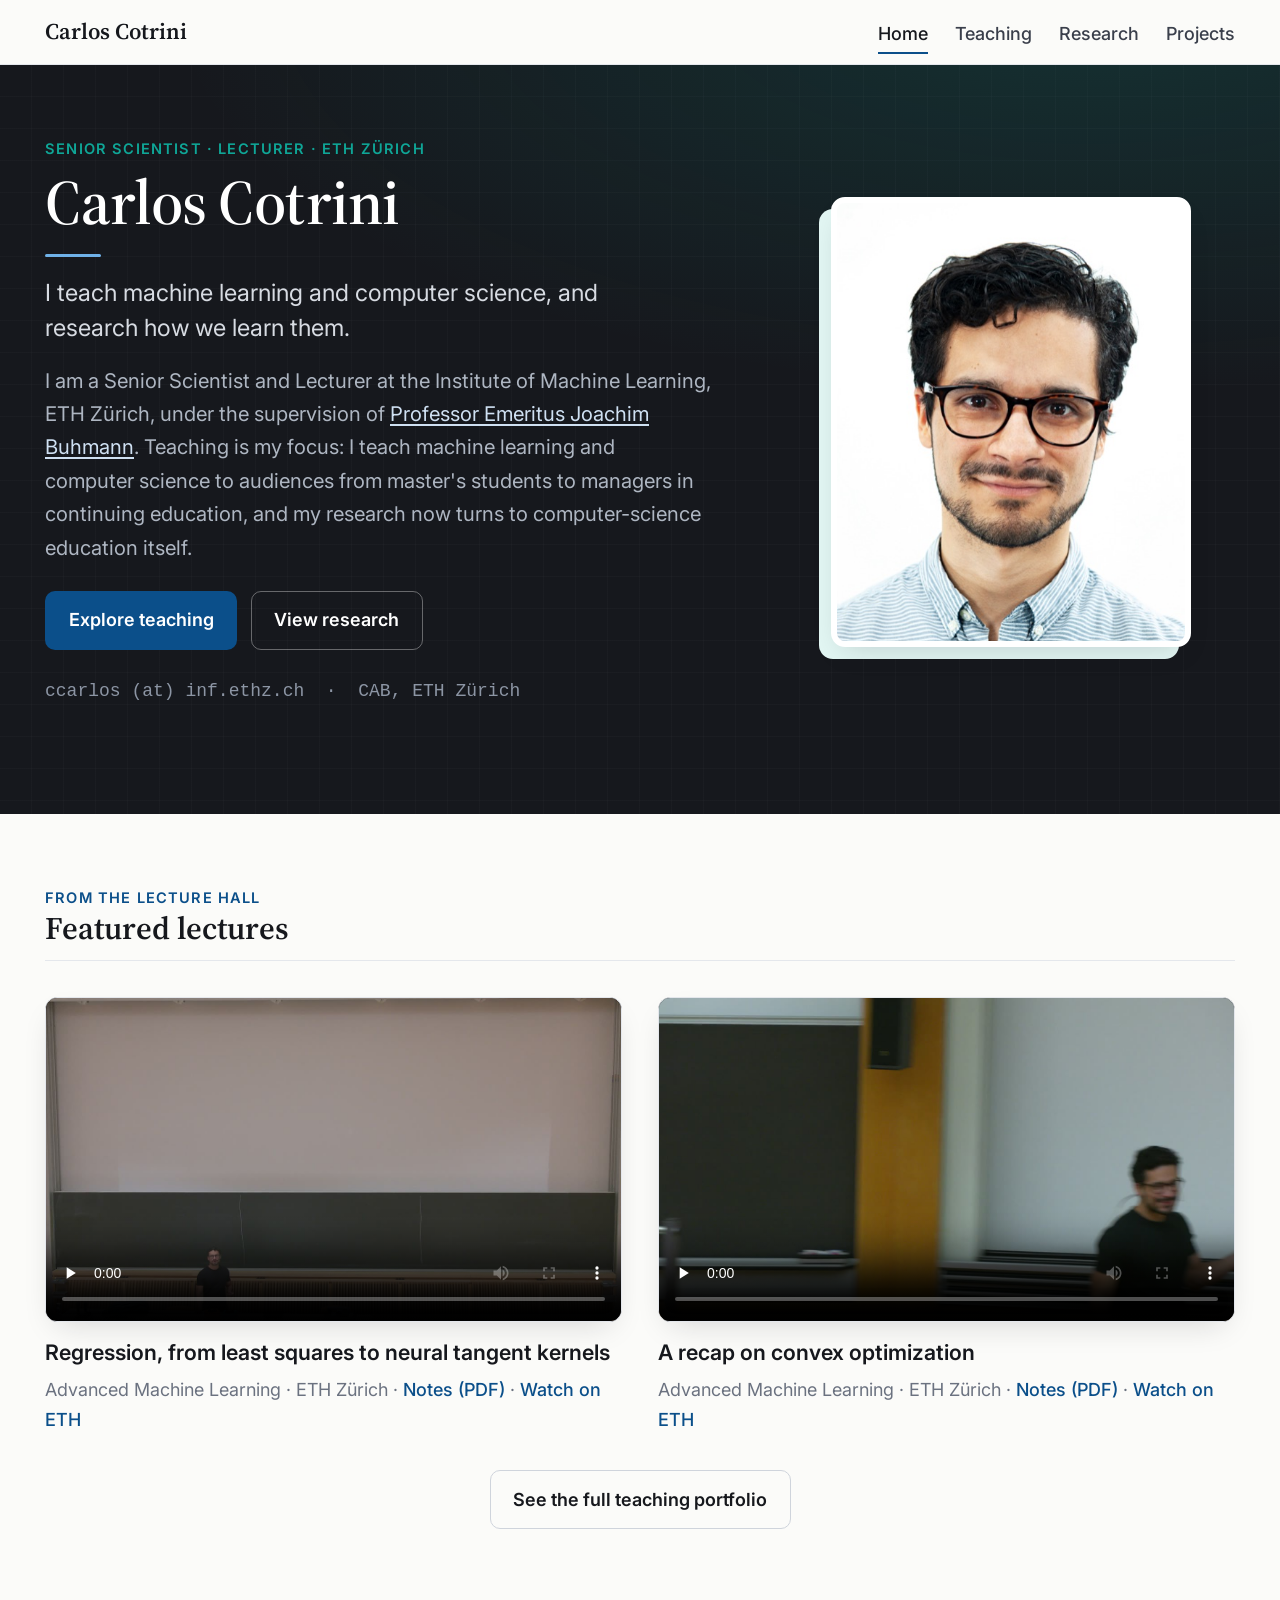
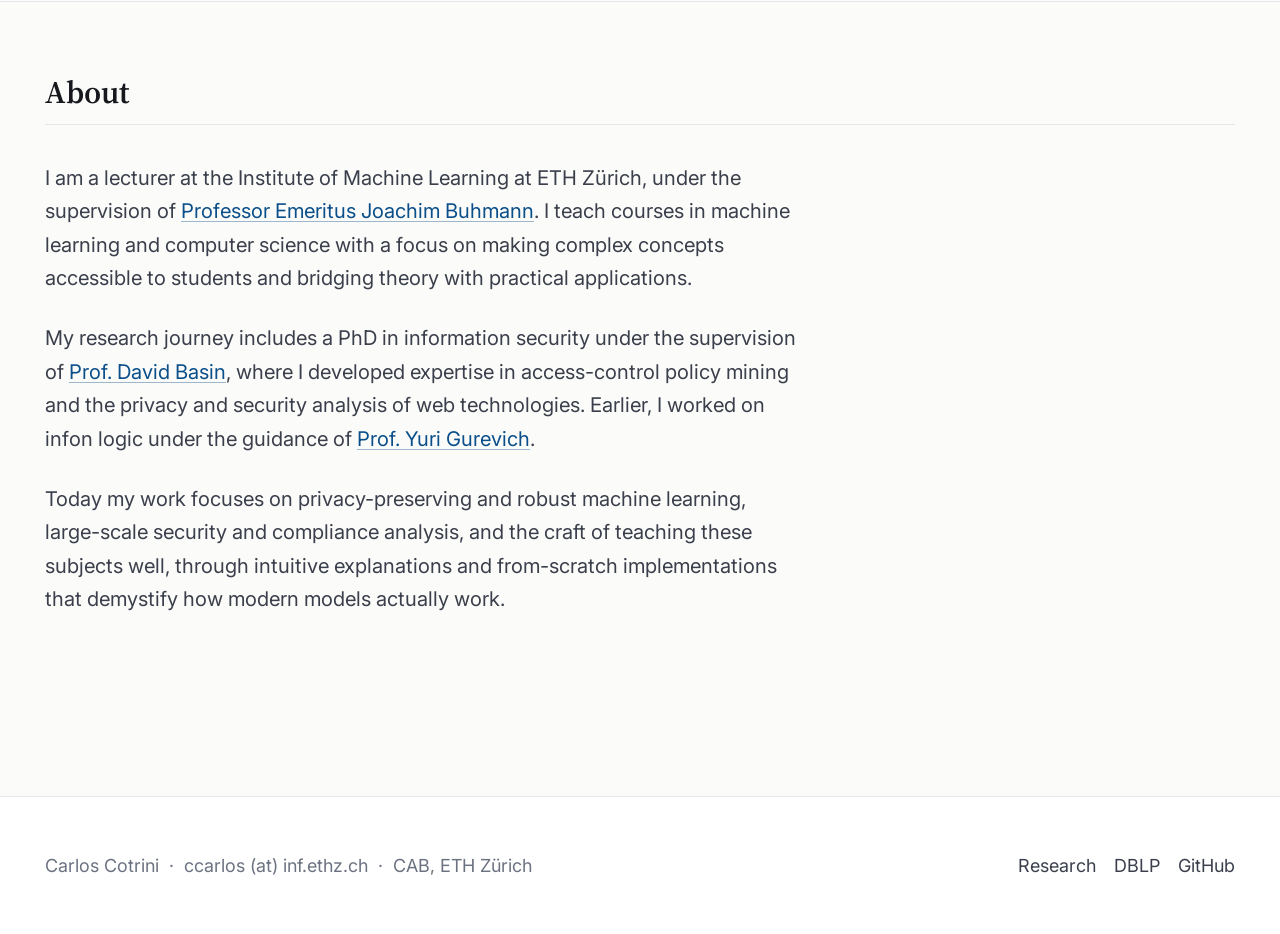
==== index.html @ c828381a "Publish teaching-first site: lectures, course catalogue, visualizations Co-Authored-By: Claude Opus " ====
<!DOCTYPE html>
<html lang="en">
<head>
  <meta charset="UTF-8">
  <meta name="viewport" content="width=device-width, initial-scale=1">
  <title>Carlos Cotrini · Senior Scientist, ETH Zürich</title>
  <meta name="description" content="Carlos Cotrini is a Senior Scientist and lecturer at the Institute of Machine Learning, ETH Zürich, working on privacy-preserving machine learning, information security, and computer-science education.">
  <meta name="theme-color" content="#16181D">
  <link rel="preconnect" href="https://fonts.googleapis.com">
  <link rel="preconnect" href="https://fonts.gstatic.com" crossorigin>
  <link rel="stylesheet" href="https://fonts.googleapis.com/css2?family=Inter:wght@400;500;600&family=Source+Serif+4:ital,opsz,wght@0,8..60,400;0,8..60,600;1,8..60,600&display=swap">
  <link rel="stylesheet" href="styles.css">
  <meta property="og:type" content="website">
  <meta property="og:title" content="Carlos Cotrini · Senior Scientist, ETH Zürich">
  <meta property="og:description" content="Privacy-preserving machine learning, information security, and computer-science education at ETH Zürich.">
  <meta property="og:image" content="assets/foto1-960.jpg">
</head>

<body>
  <a class="skip" href="#main">Skip to content</a>

  <header class="site-header">
    <nav class="nav" aria-label="Primary">
      <div class="nav__inner">
        <a href="index.html" class="nav__brand">Carlos Cotrini</a>
        <ul class="nav__links">
          <li><a class="nav__link" href="index.html" aria-current="page">Home</a></li>
          <li><a class="nav__link" href="teaching.html">Teaching</a></li>
          <li><a class="nav__link" href="research.html">Research</a></li>
          <li><a class="nav__link" href="projects.html">Projects</a></li>
        </ul>
        <button class="nav-toggle" aria-expanded="false" aria-controls="site-menu" aria-label="Menu">
          <span class="nav-toggle__bar"></span><span class="nav-toggle__bar"></span><span class="nav-toggle__bar"></span>
        </button>
      </div>
      <div id="site-menu" class="site-menu" hidden>
        <ul>
          <li><a href="index.html" aria-current="page">Home</a></li>
          <li><a href="teaching.html">Teaching</a></li>
          <li><a href="research.html">Research</a></li>
          <li><a href="projects.html">Projects</a></li>
        </ul>
      </div>
    </nav>
  </header>

  <main id="main">
    <!-- Hero -->
    <header class="hero">
      <div class="hero__inner">
        <div class="hero__text">
          <p class="eyebrow reveal reveal-1">Senior Scientist · Lecturer · ETH Zürich</p>
          <h1 class="hero__name reveal reveal-1">Carlos Cotrini</h1>
          <span class="ribbon reveal reveal-1"></span>
          <p class="hero__lead reveal reveal-2">I teach machine learning and computer science, and research how we learn them.</p>
          <p class="hero__bio reveal reveal-2">
            I am a Senior Scientist and Lecturer at the Institute of Machine Learning, ETH Zürich,
            under the supervision of <a href="https://inf.ethz.ch/people/person-detail.buhmann.html">Professor Emeritus Joachim Buhmann</a>.
            Teaching is my focus: I teach machine learning and computer science to audiences from
            master's students to managers in continuing education, and my research now turns to
            computer-science education itself.
          </p>
          <div class="hero__cta reveal reveal-3">
            <a class="btn" href="teaching.html">Explore teaching</a>
            <a class="btn btn--ghost-dark" href="research.html">View research</a>
          </div>
          <p class="hero__contact reveal reveal-3">ccarlos (at) inf.ethz.ch &nbsp;·&nbsp; CAB, ETH Zürich</p>
        </div>
        <figure class="hero__figure reveal reveal-2">
          <img class="hero__portrait"
               src="assets/foto1-480.jpg"
               srcset="assets/foto1-480.jpg 480w, assets/foto1-720.jpg 720w, assets/foto1-960.jpg 960w"
               sizes="(min-width:768px) 360px, 240px"
               width="360" height="450"
               alt="Portrait of Carlos Cotrini" fetchpriority="high" decoding="async">
        </figure>
      </div>
    </header>

    <!-- Featured lectures -->
    <section class="highlights" aria-labelledby="lectures-h">
      <div class="highlights__inner">
        <p class="eyebrow">From the lecture hall</p>
        <h2 class="section__title" id="lectures-h">Featured lectures</h2>
        <div class="lectures lectures--2">
          <div class="lecture">
            <div class="video-embed">
              <video controls preload="none" playsinline poster="assets/lectures/regression-poster.jpg">
                <source src="https://dist.tobira.ethz.ch/mh_default_org/engage-player/2b1bef42-3d2c-4ac6-ae84-906a6a440c44/a7ac7ef3-2f27-4599-987c-5e7129bf9c21/presentation-ddacb587-b693-4ee3-b415-654fab057101.mp4" type="video/mp4">
                <a href="https://video.ethz.ch/lectures/d-infk/2025/autumn/252-0535-00L/v/NkEf4TB7_8D">Watch on the ETH video portal</a>
              </video>
            </div>
            <div class="lecture__cap">
              <span class="lecture__title">Regression, from least squares to neural tangent kernels</span>
              <span class="lecture__meta">Advanced Machine Learning &middot; ETH Zürich &middot; <a href="assets/lectures/regression-notes.pdf">Notes (PDF)</a> &middot; <a href="https://video.ethz.ch/lectures/d-infk/2025/autumn/252-0535-00L/v/NkEf4TB7_8D">Watch on ETH</a></span>
            </div>
          </div>
          <div class="lecture">
            <div class="video-embed">
              <video controls preload="none" playsinline poster="assets/lectures/convex-poster.jpg">
                <source src="https://dist.tobira.ethz.ch/mh_default_org/engage-player/07e0b054-9b46-4f99-a434-f6312769e096/d23b8a7b-7cdb-4a13-bf91-f704ea0d7c63/presentation-1c708dfb-91d1-40b8-b94f-389f666540a1.mp4" type="video/mp4">
                <a href="https://video.ethz.ch/lectures/d-infk/2025/autumn/252-0535-00L/v/NgQcIcnBuOL">Watch on the ETH video portal</a>
              </video>
            </div>
            <div class="lecture__cap">
              <span class="lecture__title">A recap on convex optimization</span>
              <span class="lecture__meta">Advanced Machine Learning &middot; ETH Zürich &middot; <a href="assets/lectures/convex-optimization-notes.pdf">Notes (PDF)</a> &middot; <a href="https://video.ethz.ch/lectures/d-infk/2025/autumn/252-0535-00L/v/NgQcIcnBuOL">Watch on ETH</a></span>
            </div>
          </div>
        </div>
        <p style="text-align:center;margin-top:2rem;"><a class="btn btn--ghost" href="teaching.html">See the full teaching portfolio</a></p>
      </div>
    </section>

    <!-- About -->
    <section class="section container" aria-labelledby="about-h">
      <h2 class="section__title" id="about-h">About</h2>
      <div class="prose">
        <p>
          I am a lecturer at the Institute of Machine Learning at ETH Zürich, under the supervision of
          <a href="https://inf.ethz.ch/people/person-detail.buhmann.html">Professor Emeritus Joachim Buhmann</a>.
          I teach courses in machine learning and computer science with a focus on making complex
          concepts accessible to students and bridging theory with practical applications.
        </p>
        <p>
          My research journey includes a PhD in information security under the supervision of
          <a href="https://inf.ethz.ch/personal/basin/">Prof. David Basin</a>, where I developed
          expertise in access-control policy mining and the privacy and security analysis of
          web technologies. Earlier, I worked on infon logic under the guidance of
          <a href="http://web.eecs.umich.edu/~gurevich/">Prof. Yuri Gurevich</a>.
        </p>
        <p>
          Today my work focuses on privacy-preserving and robust machine learning, large-scale
          security and compliance analysis, and the craft of teaching these subjects well, through
          intuitive explanations and from-scratch implementations that demystify how modern models
          actually work.
        </p>
      </div>
    </section>
  </main>

  <footer class="site-footer" role="contentinfo">
    <div class="footer__inner">
      <div>Carlos Cotrini &nbsp;·&nbsp; ccarlos (at) inf.ethz.ch &nbsp;·&nbsp; CAB, ETH Zürich</div>
      <div class="footer__links">
        <a href="research.html">Research</a>
        <a href="https://dblp.org/pid/150/0652.html">DBLP</a>
        <a href="https://github.com/carloscotrini">GitHub</a>
      </div>
    </div>
  </footer>

  <script src="nav.js" defer></script>
</body>
</html>
---- styles.css ----
/* ============================================================================
   Modern Scholar : Carlos Cotrini, ETH Zürich
   One stylesheet, vanilla CSS, mobile-first.
   Source Serif 4 (headings) + Inter (body) with metric-matched offline fallbacks.
   ========================================================================== */

/* ---------- Metric-matched offline fallbacks (zero CLS if CDN unreachable) -- */
@font-face{font-family:"Serif Fallback";src:local("Georgia"),local("Times New Roman");
  size-adjust:99%;ascent-override:96%;descent-override:26%;line-gap-override:0%;}
@font-face{font-family:"Sans Fallback";src:local("Helvetica Neue"),local("Arial"),local("Roboto");
  size-adjust:100%;ascent-override:90%;descent-override:22%;line-gap-override:0%;}

/* ---------- Design tokens --------------------------------------------------- */
:root{
  /* ink / surface (warm-paper base) */
  --ink-900:#16181D;   /* primary text, headings, wordmark */
  --ink-700:#3A3F4B;   /* secondary text, lead paragraph, venue */
  --ink-500:#6B7280;   /* muted: dates, et al., footer, captions */
  --line-200:#E4E7EC;  /* hairlines, card edges, dividers, timeline rule */
  --line-300:#CFD4DC;  /* stronger dividers, ghost-button border */
  --paper-50:#FBFBF9;  /* page background (warm off-white) */
  --paper-0:#FFFFFF;   /* card / hero surfaces */

  /* primary accent: one confident deep blue */
  --accent-700:#0B4F8A;
  --accent-800:#083A66;
  --accent-100:#E7F0F8;

  /* signal: teal, decorative only (2-4px non-text elements) */
  --signal-600:#0FA697;
  --signal-100:#E2F6F3;

  --focus:#0B4F8A;

  /* fonts */
  --font-head:"Source Serif 4","Serif Fallback",Georgia,Cambria,"Times New Roman",serif;
  --font-body:"Inter","Sans Fallback",-apple-system,BlinkMacSystemFont,"Segoe UI",Roboto,Helvetica,Arial,sans-serif;
  --font-mono:ui-monospace,SFMono-Regular,"SF Mono",Menlo,Consolas,"Liberation Mono",monospace;

  /* type scale (Major Third 1.250; 1rem = 18px) */
  --fs-display:clamp(2.5rem,1.7rem + 3.6vw,3.5rem);
  --fs-h1:clamp(2rem,1.6rem + 1.6vw,2.5rem);
  --fs-h2:1.75rem;
  --fs-h3:1.1875rem;
  --fs-lead:1.3125rem;
  --fs-body:1.125rem;
  --fs-sm:1rem;
  --fs-xs:.8125rem;

  /* spacing (8px base) */
  --s1:.25rem; --s2:.5rem; --s3:.75rem; --s4:1rem; --s5:1.5rem;
  --s6:2rem; --s8:3rem; --s10:4rem; --s12:6rem;

  /* widths */
  --container:72rem;
  --measure:42rem;

  /* elevation + motion */
  --shadow-sm:0 1px 2px rgba(22,24,29,.06),0 1px 1px rgba(22,24,29,.04);
  --shadow-md:0 12px 30px -12px rgba(22,24,29,.18);
  --shadow-btn:0 6px 16px -8px rgba(11,79,138,.5);
  --ease:cubic-bezier(.2,.6,.2,1);
  --nav-h:64px;
}

/* ---------- Reset ----------------------------------------------------------- */
*,*::before,*::after{box-sizing:border-box;margin:0;padding:0;}
html{font-size:112.5%;scroll-behavior:smooth;-webkit-text-size-adjust:100%;}
body{
  font-family:var(--font-body);
  font-size:var(--fs-body);
  line-height:1.65;
  color:var(--ink-900);
  background:var(--paper-50);
  text-rendering:optimizeLegibility;
  -webkit-font-smoothing:antialiased;
}
img{max-width:100%;display:block;}
a{color:inherit;}
ul,ol{list-style:none;}
h1,h2,h3,h4{font-family:var(--font-head);font-weight:600;line-height:1.15;text-wrap:balance;}
p{text-wrap:pretty;}
::selection{background:var(--accent-100);color:var(--ink-900);}
:where(a,button,summary,input,[tabindex]):focus-visible{
  outline:3px solid var(--focus);outline-offset:2px;border-radius:4px;
}

/* ---------- Layout helpers -------------------------------------------------- */
.container{
  width:100%;max-width:var(--container);margin-inline:auto;
  padding-inline:clamp(1.25rem,5vw,2.5rem);
}
.measure{max-width:var(--measure);}
.section{padding-block:var(--s10);}
.section__title{
  font-size:var(--fs-h2);color:var(--ink-900);margin-bottom:var(--s6);
  padding-bottom:var(--s3);border-bottom:1px solid var(--line-200);
}
.eyebrow{
  font-size:var(--fs-xs);font-weight:600;letter-spacing:.08em;text-transform:uppercase;
  color:var(--accent-700);
}
.ribbon{display:block;width:56px;height:3px;background:var(--accent-700);
  border-radius:2px;margin:var(--s4) 0;}

/* ---------- Skip link ------------------------------------------------------- */
.skip{
  position:absolute;left:var(--s4);top:-3rem;z-index:200;
  background:var(--accent-700);color:#fff;padding:.6rem 1rem;border-radius:6px;
  text-decoration:none;font-weight:600;font-size:var(--fs-sm);transition:top .2s var(--ease);
}
.skip:focus{top:var(--s3);}

/* ---------- Header / nav ---------------------------------------------------- */
.site-header{
  position:sticky;top:0;z-index:100;
  background:rgba(251,251,249,.85);backdrop-filter:saturate(180%) blur(8px);
  border-bottom:1px solid var(--line-200);
}
@supports not (backdrop-filter:blur(2px)){.site-header{background:var(--paper-50);}}
.nav__inner{
  max-width:var(--container);margin-inline:auto;
  padding-inline:clamp(1.25rem,5vw,2.5rem);
  min-height:var(--nav-h);display:flex;align-items:center;justify-content:space-between;gap:var(--s4);
}
.nav__brand{
  font-family:var(--font-head);font-weight:600;font-size:1.25rem;color:var(--ink-900);
  text-decoration:none;white-space:nowrap;
}
.nav__links{display:none;align-items:center;gap:var(--s5);}
.nav__link{
  position:relative;font-size:var(--fs-sm);font-weight:500;color:var(--ink-700);
  text-decoration:none;padding:.25rem 0;transition:color .2s var(--ease);
}
.nav__link::after{
  content:"";position:absolute;left:0;right:0;bottom:-6px;height:2px;background:var(--accent-700);
  transform:scaleX(0);transform-origin:left;transition:transform .2s var(--ease);
}
.nav__link:hover{color:var(--ink-900);}
.nav__link:hover::after,.nav__link[aria-current="page"]::after{transform:scaleX(1);}
.nav__link[aria-current="page"]{color:var(--ink-900);}
.nav__cv{
  font-size:var(--fs-sm);font-weight:600;color:var(--accent-700);text-decoration:none;
  padding:.4rem .8rem;border:1px solid var(--line-300);border-radius:8px;
  transition:all .2s var(--ease);white-space:nowrap;
}
.nav__cv:hover{background:var(--accent-100);border-color:var(--accent-700);}

/* mobile toggle */
.nav-toggle{
  display:inline-flex;flex-direction:column;justify-content:center;gap:5px;
  width:44px;height:44px;padding:10px;border:0;background:transparent;cursor:pointer;
}
.nav-toggle__bar{height:2px;width:100%;background:var(--ink-900);border-radius:2px;
  transition:transform .2s var(--ease),opacity .2s var(--ease);}
.nav-toggle[aria-expanded="true"] .nav-toggle__bar:nth-child(1){transform:translateY(7px) rotate(45deg);}
.nav-toggle[aria-expanded="true"] .nav-toggle__bar:nth-child(2){opacity:0;}
.nav-toggle[aria-expanded="true"] .nav-toggle__bar:nth-child(3){transform:translateY(-7px) rotate(-45deg);}

/* mobile menu panel */
.site-menu{
  border-bottom:1px solid var(--line-200);background:var(--paper-0);box-shadow:var(--shadow-md);
}
.site-menu ul{display:flex;flex-direction:column;
  padding:var(--s2) clamp(1.25rem,5vw,2.5rem) var(--s4);}
.site-menu a{
  min-height:48px;display:flex;align-items:center;
  font-size:var(--fs-body);font-weight:500;color:var(--ink-700);text-decoration:none;
  border-left:3px solid transparent;padding-left:var(--s3);
}
.site-menu a[aria-current="page"]{color:var(--ink-900);border-left-color:var(--accent-700);}
/* progressive enhancement: only hide when JS is active */
.js .site-menu[hidden]{display:none;}
.site-menu[hidden]{display:block;}

@media (min-width:768px){
  .nav__links{display:flex;}
  .nav-toggle{display:none;}
  .site-menu{display:none !important;}
}

/* ---------- Buttons --------------------------------------------------------- */
.btn{
  display:inline-flex;align-items:center;gap:.4rem;min-height:44px;
  padding:.75rem 1.25rem;border-radius:10px;font-weight:600;font-size:var(--fs-sm);
  text-decoration:none;cursor:pointer;border:1px solid transparent;
  background:var(--accent-700);color:#fff;transition:all .2s var(--ease);
}
.btn:hover{background:var(--accent-800);transform:translateY(-1px);box-shadow:var(--shadow-btn);}
.btn:active{transform:translateY(0);}
.btn--ghost{background:transparent;color:var(--ink-900);border-color:var(--line-300);}
.btn--ghost:hover{background:var(--accent-100);border-color:var(--accent-700);box-shadow:none;transform:translateY(-1px);}
.btn--ghost-dark{background:transparent;color:#fff;border-color:rgba(255,255,255,.35);}
.btn--ghost-dark:hover{background:rgba(255,255,255,.08);border-color:#fff;box-shadow:none;}

/* ---------- Hero ------------------------------------------------------------ */
.hero{
  background:
    radial-gradient(120% 90% at 85% -10%,rgba(15,166,151,.18),transparent 60%),
    linear-gradient(transparent 31px,rgba(255,255,255,.045) 32px) 0 0/100% 32px,
    linear-gradient(90deg,transparent 31px,rgba(255,255,255,.045) 32px) 0 0/32px 100%,
    var(--ink-900);
  color:#fff;
}
.hero__inner{
  max-width:var(--container);margin-inline:auto;
  padding:var(--s10) clamp(1.25rem,5vw,2.5rem) var(--s12);
  display:grid;gap:var(--s8);align-items:center;
}
.hero__name{font-size:var(--fs-display);color:#fff;line-height:1.04;letter-spacing:-.015em;margin-top:var(--s2);}
.hero .eyebrow{color:var(--signal-600);}
.hero .ribbon{background:#6FB1E8;}
.hero__lead{font-size:var(--fs-lead);line-height:1.5;color:#D7DBE2;max-width:42ch;margin-bottom:var(--s4);}
.hero__bio{font-size:var(--fs-body);color:#AEB6C2;max-width:var(--measure);margin-bottom:var(--s5);}
.hero__bio a{color:#CFE0F2;text-decoration:underline;text-underline-offset:.15em;}
.hero__bio a:hover{color:#fff;}
.hero__cta{display:flex;flex-wrap:wrap;gap:var(--s3);margin-bottom:var(--s5);}
.hero__contact{font-family:var(--font-mono);font-size:var(--fs-sm);color:#8C95A4;}
.hero__figure{position:relative;justify-self:center;max-width:340px;}
.hero__figure::before{
  content:"";position:absolute;left:-12px;bottom:-12px;width:100%;height:100%;
  background:var(--signal-100);border-radius:14px;z-index:0;
}
.hero__portrait{
  position:relative;z-index:1;width:100%;border-radius:14px;box-shadow:var(--shadow-md);
  aspect-ratio:4/5;object-fit:cover;object-position:top center;
  background:var(--paper-0);border:6px solid var(--paper-0);
}
@media (min-width:768px){
  .hero__inner{grid-template-columns:1.5fr 1fr;gap:var(--s10);min-height:72vh;}
  .hero__figure{max-width:360px;}
}

/* ---------- Highlights strip ------------------------------------------------ */
.highlights{background:var(--paper-50);border-bottom:1px solid var(--line-200);}
.highlights__inner{
  max-width:var(--container);margin-inline:auto;
  padding:var(--s10) clamp(1.25rem,5vw,2.5rem);
}
.cards{display:grid;gap:var(--s5);}
@media (min-width:768px){.cards--3{grid-template-columns:repeat(3,1fr);}.cards--2{grid-template-columns:repeat(2,1fr);}}

/* ---------- Card ------------------------------------------------------------ */
.card{
  position:relative;display:flex;flex-direction:column;gap:var(--s2);
  background:var(--paper-0);border:1px solid var(--line-200);border-radius:10px;
  padding:var(--s5);box-shadow:var(--shadow-sm);transition:box-shadow .2s var(--ease),border-color .2s var(--ease);
  overflow:hidden;
}
.card::before{
  content:"";position:absolute;inset:0 0 auto 0;height:2px;background:var(--accent-700);
  transform:scaleX(0);transform-origin:left;transition:transform .2s var(--ease);
}
.card:hover{box-shadow:var(--shadow-md);border-color:var(--line-300);}
.card:hover::before,.card:focus-within::before{transform:scaleX(1);}
.card__title{font-size:var(--fs-h3);color:var(--ink-900);}
.card__title a{text-decoration:none;color:inherit;}
.card__title a:hover{color:var(--accent-700);}
.card__meta{font-size:var(--fs-sm);color:var(--ink-500);}
.card__desc{font-size:var(--fs-sm);color:var(--ink-700);line-height:1.6;}
.card__link{font-size:var(--fs-sm);font-weight:600;color:var(--accent-700);text-decoration:none;margin-top:auto;}
.card__link:hover{color:var(--accent-800);text-decoration:underline;text-underline-offset:.15em;}
.card .pub__links{margin-top:auto;padding-top:var(--s2);}

/* ---------- Page opener (inner pages) --------------------------------------- */
.opener{padding-block:var(--s10) var(--s6);}
.opener__title{font-size:var(--fs-h1);color:var(--ink-900);letter-spacing:-.01em;margin-top:var(--s2);}
.opener__sub{font-size:var(--fs-lead);color:var(--ink-700);max-width:var(--measure);margin-top:var(--s3);}

/* ---------- Prose ----------------------------------------------------------- */
.prose{max-width:var(--measure);}
.prose p{font-size:var(--fs-body);color:var(--ink-700);margin-bottom:var(--s5);text-align:left;}
.prose p:last-child{margin-bottom:0;}
.prose a{color:var(--accent-700);text-decoration:underline;text-underline-offset:.15em;
  text-decoration-thickness:1px;text-decoration-color:color-mix(in srgb,var(--accent-700) 40%,transparent);}
.prose a:hover{color:var(--accent-800);text-decoration-thickness:2px;text-decoration-color:var(--accent-800);}

/* ---------- Publication timeline (Research) --------------------------------- */
.pubyear{position:relative;}
.pubyear__label{
  font-size:var(--fs-h2);color:var(--ink-900);font-variant-numeric:tabular-nums;
  position:sticky;top:calc(var(--nav-h) + var(--s3));background:var(--paper-50);
  padding-block:var(--s3);z-index:2;
}
.pubyear__label .ribbon{margin:var(--s2) 0 0;width:40px;}
.publist{display:grid;}
.pub{
  position:relative;padding-block:var(--s5);border-bottom:1px solid var(--line-200);
  transition:background .2s var(--ease),box-shadow .2s var(--ease);
}
.pub:hover,.pub:focus-within{
  background:linear-gradient(90deg,rgba(231,240,248,.55),rgba(231,240,248,0));
  box-shadow:inset 3px 0 0 var(--accent-700);
}
.pub__node{display:none;}
.pub__title{font-family:var(--font-body);font-size:var(--fs-h3);font-weight:600;
  color:var(--ink-900);line-height:1.3;margin-bottom:var(--s2);}
.pub__title a{text-decoration:none;color:inherit;}
.pub__title a:hover{color:var(--accent-700);text-decoration:underline;text-underline-offset:.15em;text-decoration-thickness:2px;}
.pub__authors{font-size:var(--fs-sm);color:var(--ink-500);margin-bottom:var(--s1);}
.pub__authors strong{font-weight:600;color:var(--ink-900);}
.pub__venue{font-size:var(--fs-sm);color:var(--ink-500);margin-bottom:var(--s3);font-variant-numeric:tabular-nums;}
.pub__venue cite{font-family:var(--font-head);font-style:italic;font-weight:600;color:var(--ink-700);}
.pub__tags{display:flex;flex-wrap:wrap;gap:var(--s2);margin-bottom:var(--s3);}
.pub__links{display:flex;flex-wrap:wrap;align-items:center;gap:.4rem .6rem;font-size:var(--fs-sm);}
.pub__links a{color:var(--accent-700);text-decoration:none;font-weight:500;}
.pub__links a:hover{color:var(--accent-800);text-decoration:underline;text-underline-offset:.15em;}
.pub__links .sep{color:var(--line-300);}
.pub__abstract{margin-top:var(--s3);}
.pub__abstract summary,.cite summary{
  cursor:pointer;font-size:var(--fs-sm);font-weight:600;color:var(--accent-700);
  list-style:none;display:inline-flex;align-items:center;gap:.3rem;width:max-content;
}
.pub__abstract summary::-webkit-details-marker,.cite summary::-webkit-details-marker{display:none;}
.pub__abstract summary::before,.cite summary::before{
  content:"\25B8";display:inline-block;transition:transform .2s var(--ease);font-size:.7em;
}
.pub__abstract[open] summary::before,.cite[open] summary::before{transform:rotate(90deg);}
.pub__abstract p{font-size:var(--fs-sm);color:var(--ink-700);line-height:1.65;
  margin-top:var(--s2);max-width:var(--measure);}
.cite{display:inline-block;}
.cite pre{
  font-family:var(--font-mono);font-size:.8125rem;line-height:1.5;color:var(--ink-700);
  background:var(--paper-50);border:1px solid var(--line-200);border-radius:8px;
  padding:var(--s4);margin-top:var(--s2);overflow-x:auto;white-space:pre;max-width:100%;
}

/* year rail on large screens */
@media (min-width:1024px){
  .pubyear{display:grid;grid-template-columns:6rem 1fr;column-gap:var(--s5);}
  .pubyear__label{grid-column:1;align-self:start;text-align:right;background:transparent;padding-top:var(--s5);}
  .pubyear__label .ribbon{margin-left:auto;}
  .publist{grid-column:2;position:relative;}
  .publist::before{content:"";position:absolute;left:-.5rem;top:0;bottom:0;width:1px;background:var(--line-200);}
  .pub__node{
    display:block;position:absolute;left:calc(-.5rem - 4px);top:calc(var(--s5) + .55rem);
    width:9px;height:9px;border-radius:50%;background:var(--accent-700);
    box-shadow:0 0 0 4px var(--paper-50);transition:transform .2s var(--ease),box-shadow .2s var(--ease);
  }
  .pub:hover .pub__node,.pub:focus-within .pub__node{
    transform:scale(1.25);box-shadow:0 0 0 4px var(--signal-100);
  }
}

/* ---------- Generic entry rows (Teaching) ----------------------------------- */
.entrylist{display:grid;}
.entry{padding-block:var(--s5);border-bottom:1px solid var(--line-200);
  transition:background .2s var(--ease),box-shadow .2s var(--ease);}
.entry:hover{background:linear-gradient(90deg,rgba(231,240,248,.5),rgba(231,240,248,0));
  box-shadow:inset 3px 0 0 var(--accent-700);}
.entry__title{font-size:var(--fs-h3);font-weight:600;color:var(--ink-900);margin-bottom:var(--s1);}
.entry__meta{font-size:var(--fs-sm);color:var(--ink-500);margin-bottom:var(--s2);}
.entry__meta cite{font-family:var(--font-head);font-style:italic;font-weight:600;color:var(--ink-700);}
.entry__desc{font-size:var(--fs-sm);color:var(--ink-700);line-height:1.6;max-width:var(--measure);margin-bottom:var(--s3);}
.entry .pub__links{margin-top:0;}

/* ---------- Badges ---------------------------------------------------------- */
.badge{
  display:inline-flex;align-items:center;gap:.3rem;
  font-size:var(--fs-xs);font-weight:600;line-height:1.6;padding:2px 10px;border-radius:999px;
  background:var(--accent-100);color:var(--accent-800);
}
.badge--type{background:transparent;border:1px solid var(--line-300);color:var(--ink-700);}
.badge--award{background:var(--signal-100);color:#0A6F65;}
.badge--award::before{content:"\2605";font-size:.85em;}

/* ---------- Footer ---------------------------------------------------------- */
.site-footer{
  background:var(--paper-0);border-top:1px solid var(--line-200);margin-top:var(--s12);
}
.footer__inner{
  max-width:var(--container);margin-inline:auto;padding:var(--s8) clamp(1.25rem,5vw,2.5rem);
  display:flex;flex-wrap:wrap;justify-content:space-between;gap:var(--s4);
  font-size:var(--fs-sm);color:var(--ink-500);
}
.footer__inner a{color:var(--ink-700);text-decoration:none;}
.footer__inner a:hover{color:var(--accent-700);text-decoration:underline;text-underline-offset:.15em;}
.footer__links{display:flex;flex-wrap:wrap;gap:var(--s4);}

/* ---------- Video embeds (ETH lecture recordings) --------------------------- */
.lectures{display:grid;gap:var(--s6);}
@media (min-width:900px){.lectures--2{grid-template-columns:1fr 1fr;}}
.lecture{display:flex;flex-direction:column;gap:var(--s3);}
.video-embed{position:relative;width:100%;aspect-ratio:16/9;border-radius:12px;overflow:hidden;
  background:#0b0d12;border:1px solid var(--line-200);box-shadow:var(--shadow-md);}
.video-embed iframe,.video-embed video{position:absolute;inset:0;width:100%;height:100%;border:0;object-fit:cover;background:#0b0d12;}
.lecture__cap{display:flex;flex-direction:column;gap:var(--s1);}
.lecture__title{font-size:var(--fs-h3);font-weight:600;color:var(--ink-900);}
.lecture__meta{font-size:var(--fs-sm);color:var(--ink-500);}
.lecture__meta a{color:var(--accent-700);text-decoration:none;font-weight:500;}
.lecture__meta a:hover{color:var(--accent-800);text-decoration:underline;text-underline-offset:.15em;}

/* ---------- Thumbnail cards (visualizations) -------------------------------- */
.card__thumb{display:block;width:100%;aspect-ratio:16/10;object-fit:cover;object-position:top center;
  border-radius:8px;border:1px solid var(--line-200);margin-bottom:var(--s3);background:var(--paper-50);}
a.card__thumb-link{display:block;text-decoration:none;}

/* ---------- Course catalogue (Teaching) ------------------------------------- */
.course-group{margin-bottom:var(--s8);}
.course-group__head{font-size:var(--fs-h3);color:var(--ink-900);margin-bottom:var(--s2);}
.course-group__note{font-size:var(--fs-sm);color:var(--ink-500);max-width:var(--measure);margin-bottom:var(--s4);}
.entry__num{font-family:var(--font-mono);font-size:.8125rem;color:var(--ink-500);}

/* ---------- Reduced motion -------------------------------------------------- */
@media (prefers-reduced-motion:reduce){
  *,*::before,*::after{animation-duration:.001ms !important;animation-iteration-count:1 !important;
    transition-duration:.001ms !important;scroll-behavior:auto !important;}
}

/* ---------- Entrance animation (hero + cards) ------------------------------- */
@media (prefers-reduced-motion:no-preference){
  .reveal{opacity:0;transform:translateY(12px);animation:fade-up .6s var(--ease) forwards;}
  .reveal-1{animation-delay:.05s;} .reveal-2{animation-delay:.15s;} .reveal-3{animation-delay:.25s;}
  @keyframes fade-up{to{opacity:1;transform:none;}}
}

/* ---------- Print ----------------------------------------------------------- */
@media print{
  .site-header,.site-footer,.nav-toggle,.site-menu,.hero__figure::before{display:none !important;}
  .hero{background:none;color:#000;}
  .hero__name,.hero__lead,.hero__bio,.hero__contact{color:#000;}
  .pub,.entry,.card{break-inside:avoid;box-shadow:none;}
  .pub__abstract[open] summary,.cite{display:none;}
  .pub__links a::after{content:" ("attr(href)")";font-size:.75em;color:#555;}
  body{font-size:11pt;background:#fff;}
}
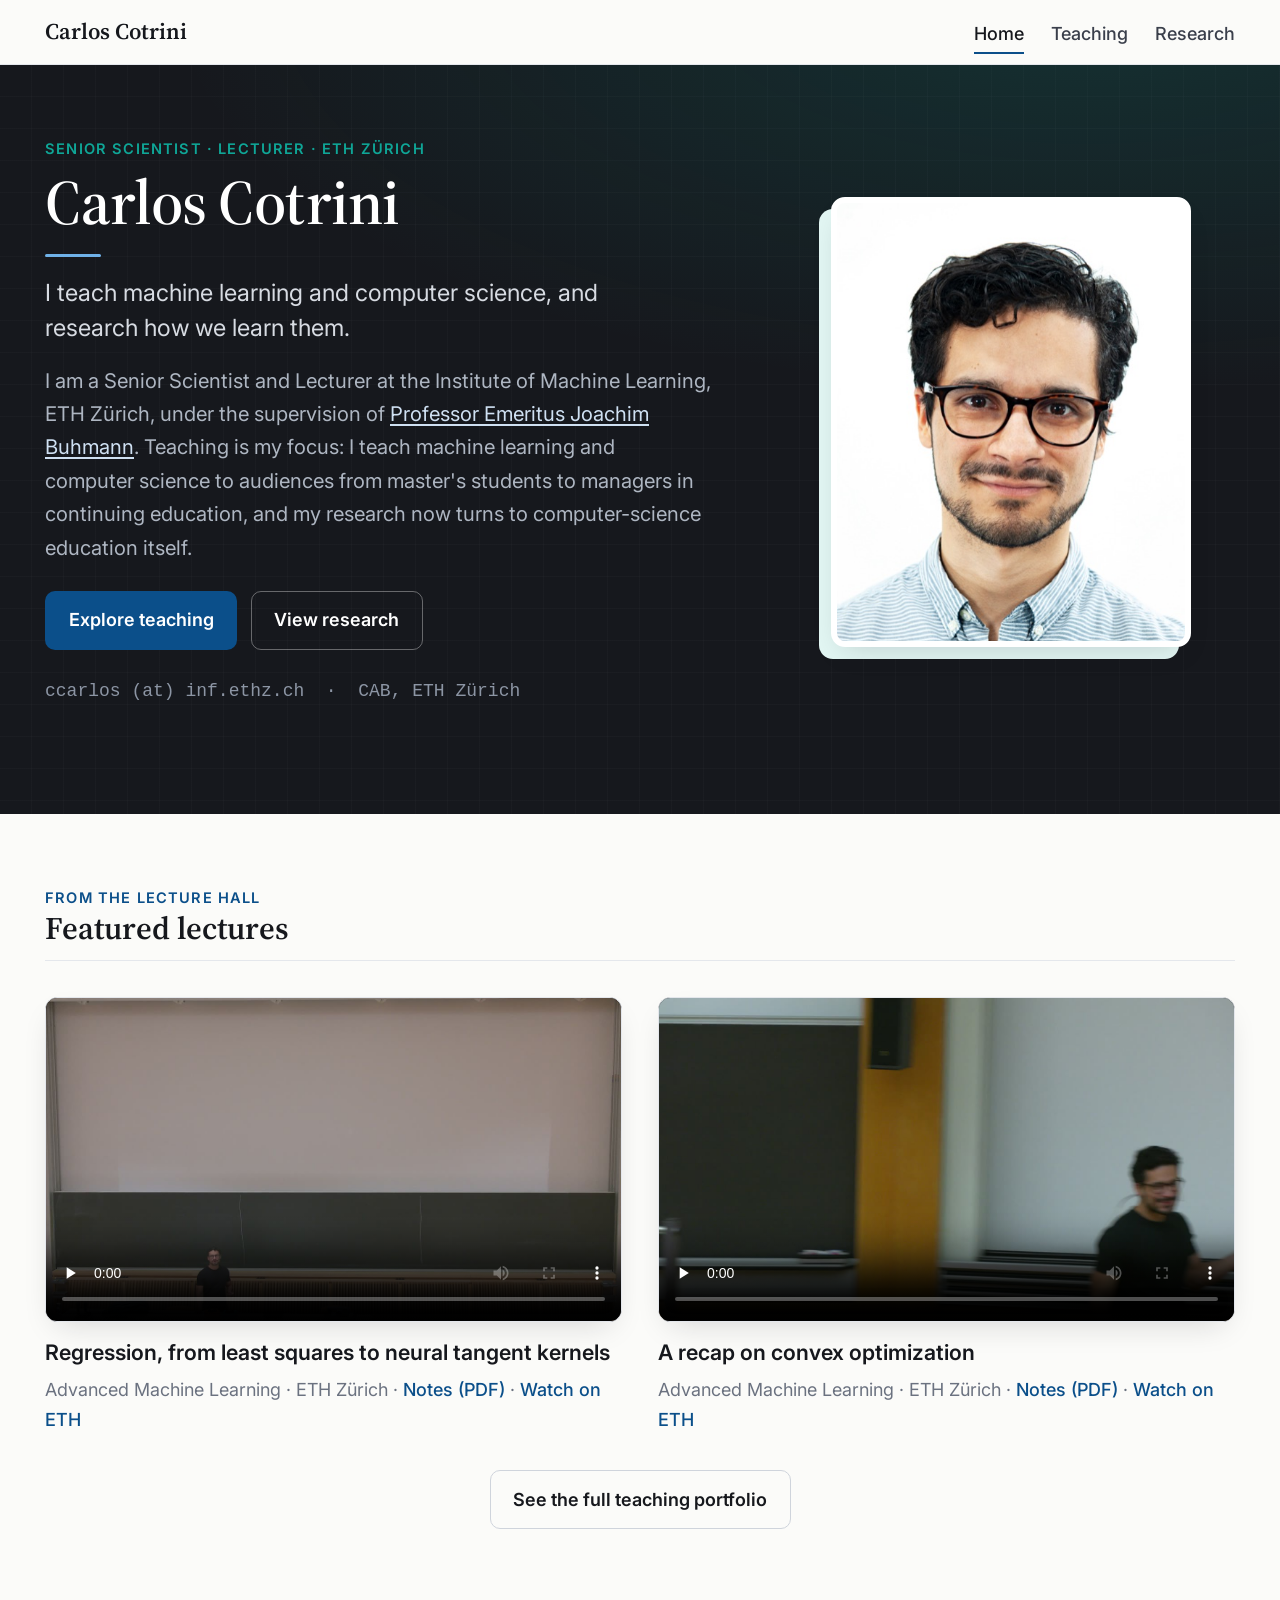
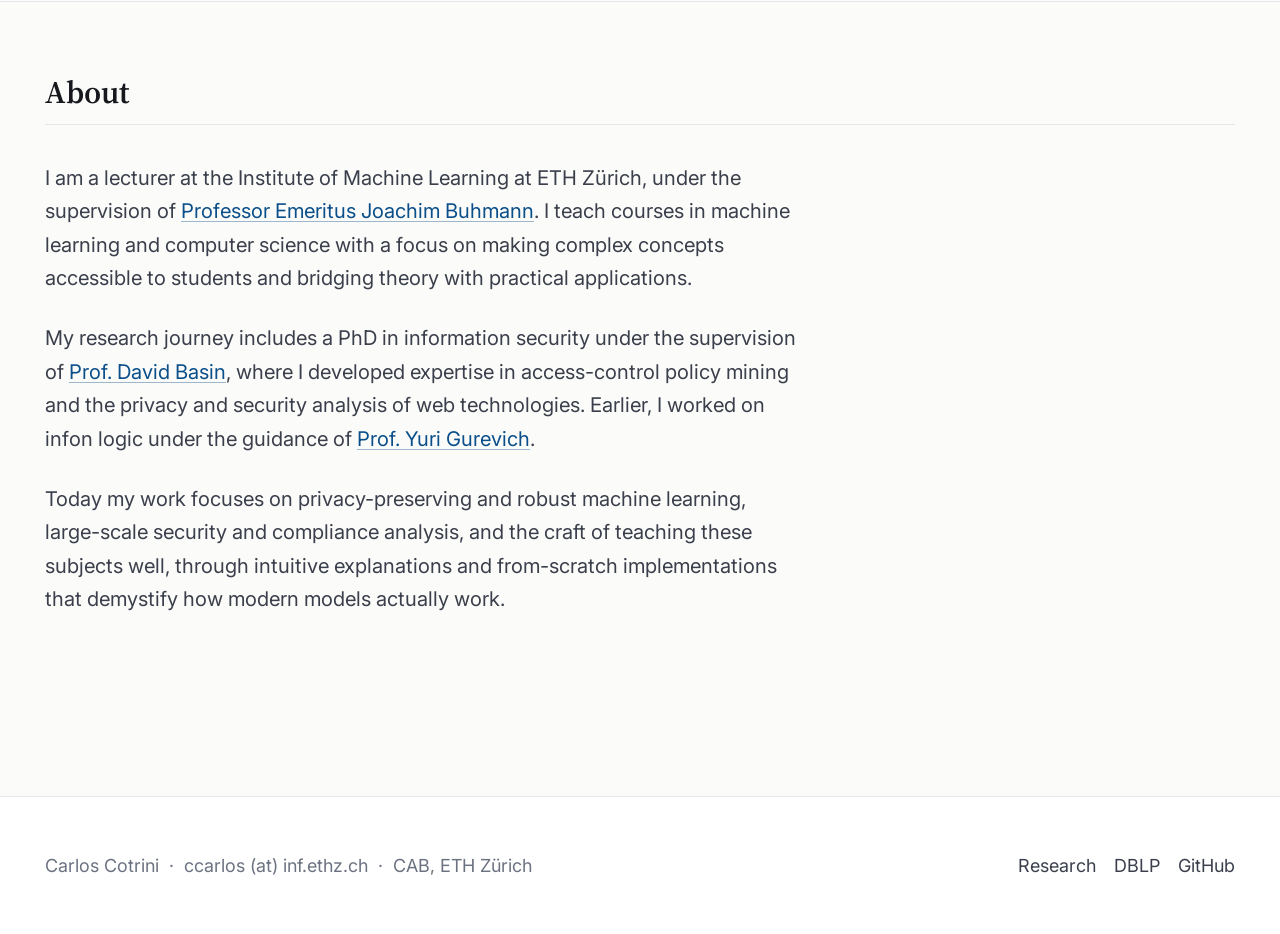
==== commit 62e55289: "Drop the Projects page Co-Authored-By: Claude Opus 4.8 (1M context) <noreply@anthropic.com>" ====
--- a/index.html
+++ b/index.html
@@ -27,7 +27,6 @@
           <li><a class="nav__link" href="index.html" aria-current="page">Home</a></li>
           <li><a class="nav__link" href="teaching.html">Teaching</a></li>
           <li><a class="nav__link" href="research.html">Research</a></li>
-          <li><a class="nav__link" href="projects.html">Projects</a></li>
         </ul>
         <button class="nav-toggle" aria-expanded="false" aria-controls="site-menu" aria-label="Menu">
           <span class="nav-toggle__bar"></span><span class="nav-toggle__bar"></span><span class="nav-toggle__bar"></span>
@@ -38,7 +37,6 @@
           <li><a href="index.html" aria-current="page">Home</a></li>
           <li><a href="teaching.html">Teaching</a></li>
           <li><a href="research.html">Research</a></li>
-          <li><a href="projects.html">Projects</a></li>
         </ul>
       </div>
     </nav>
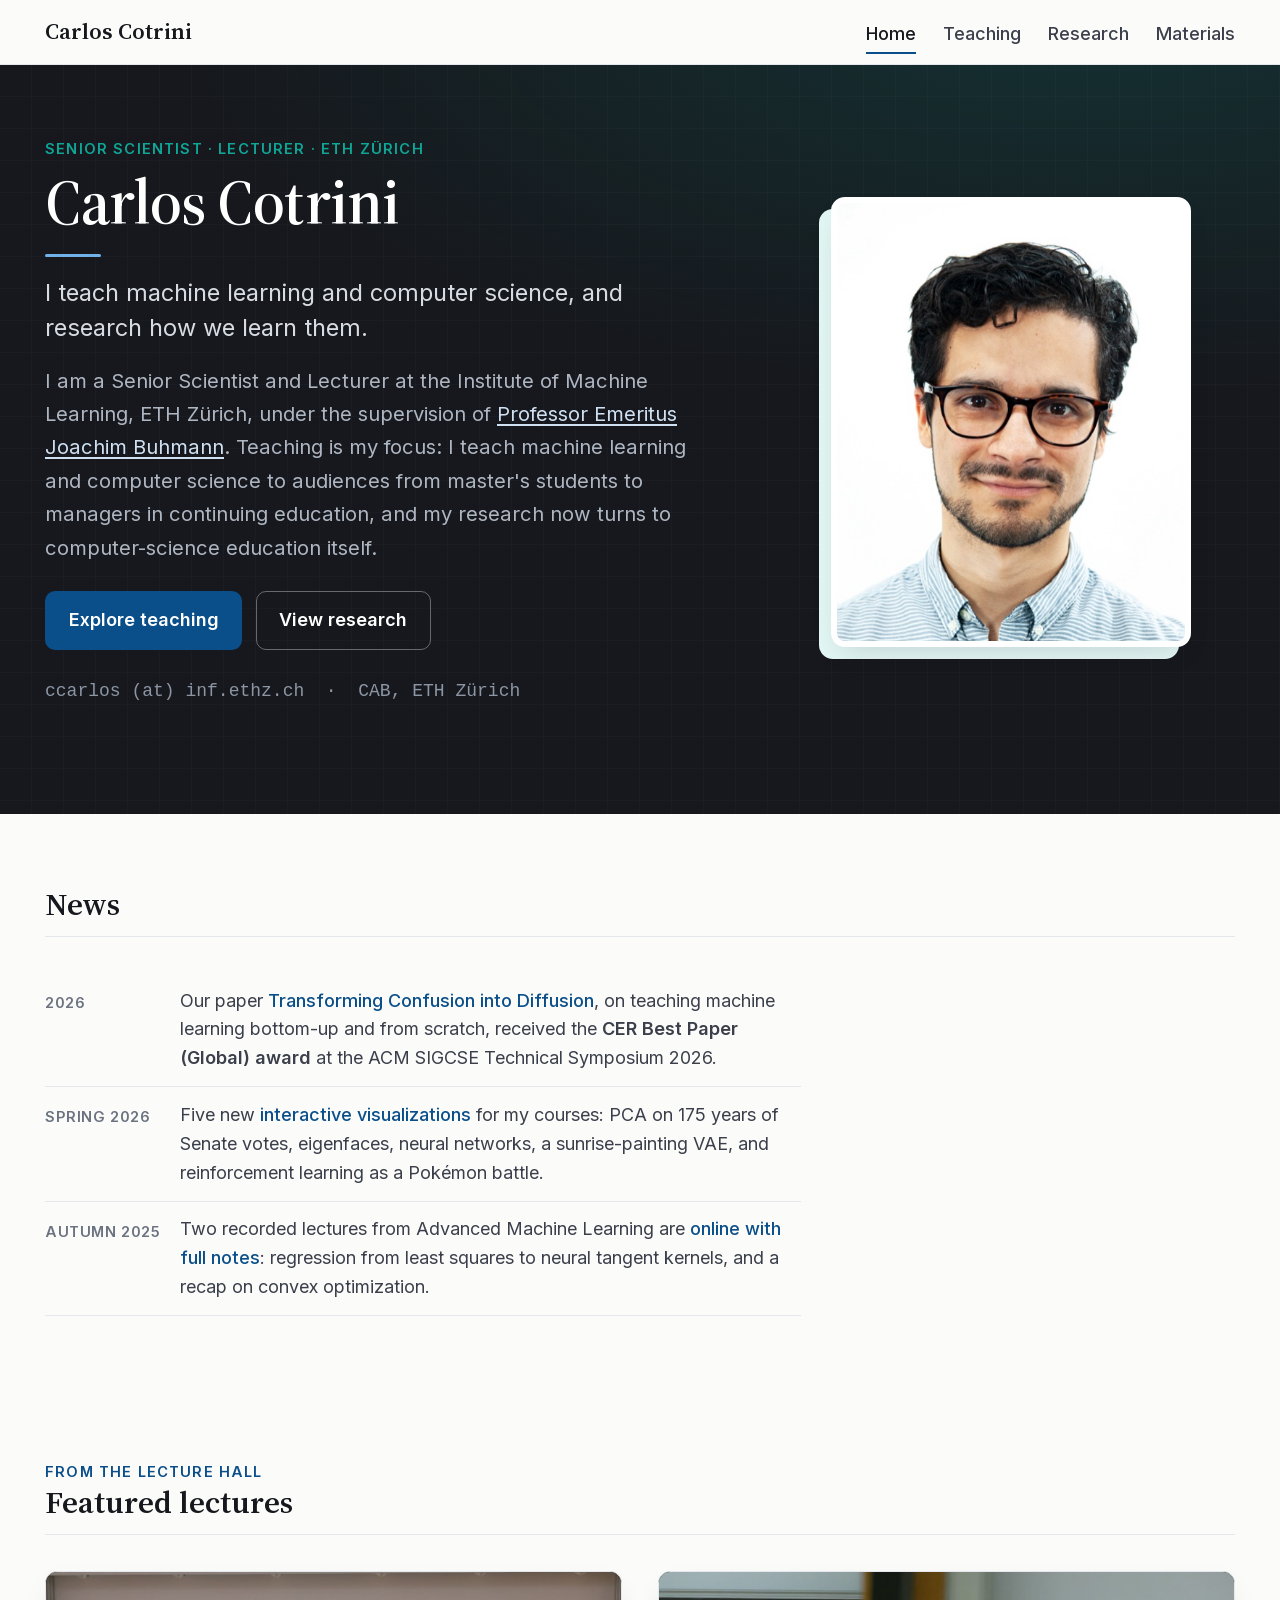
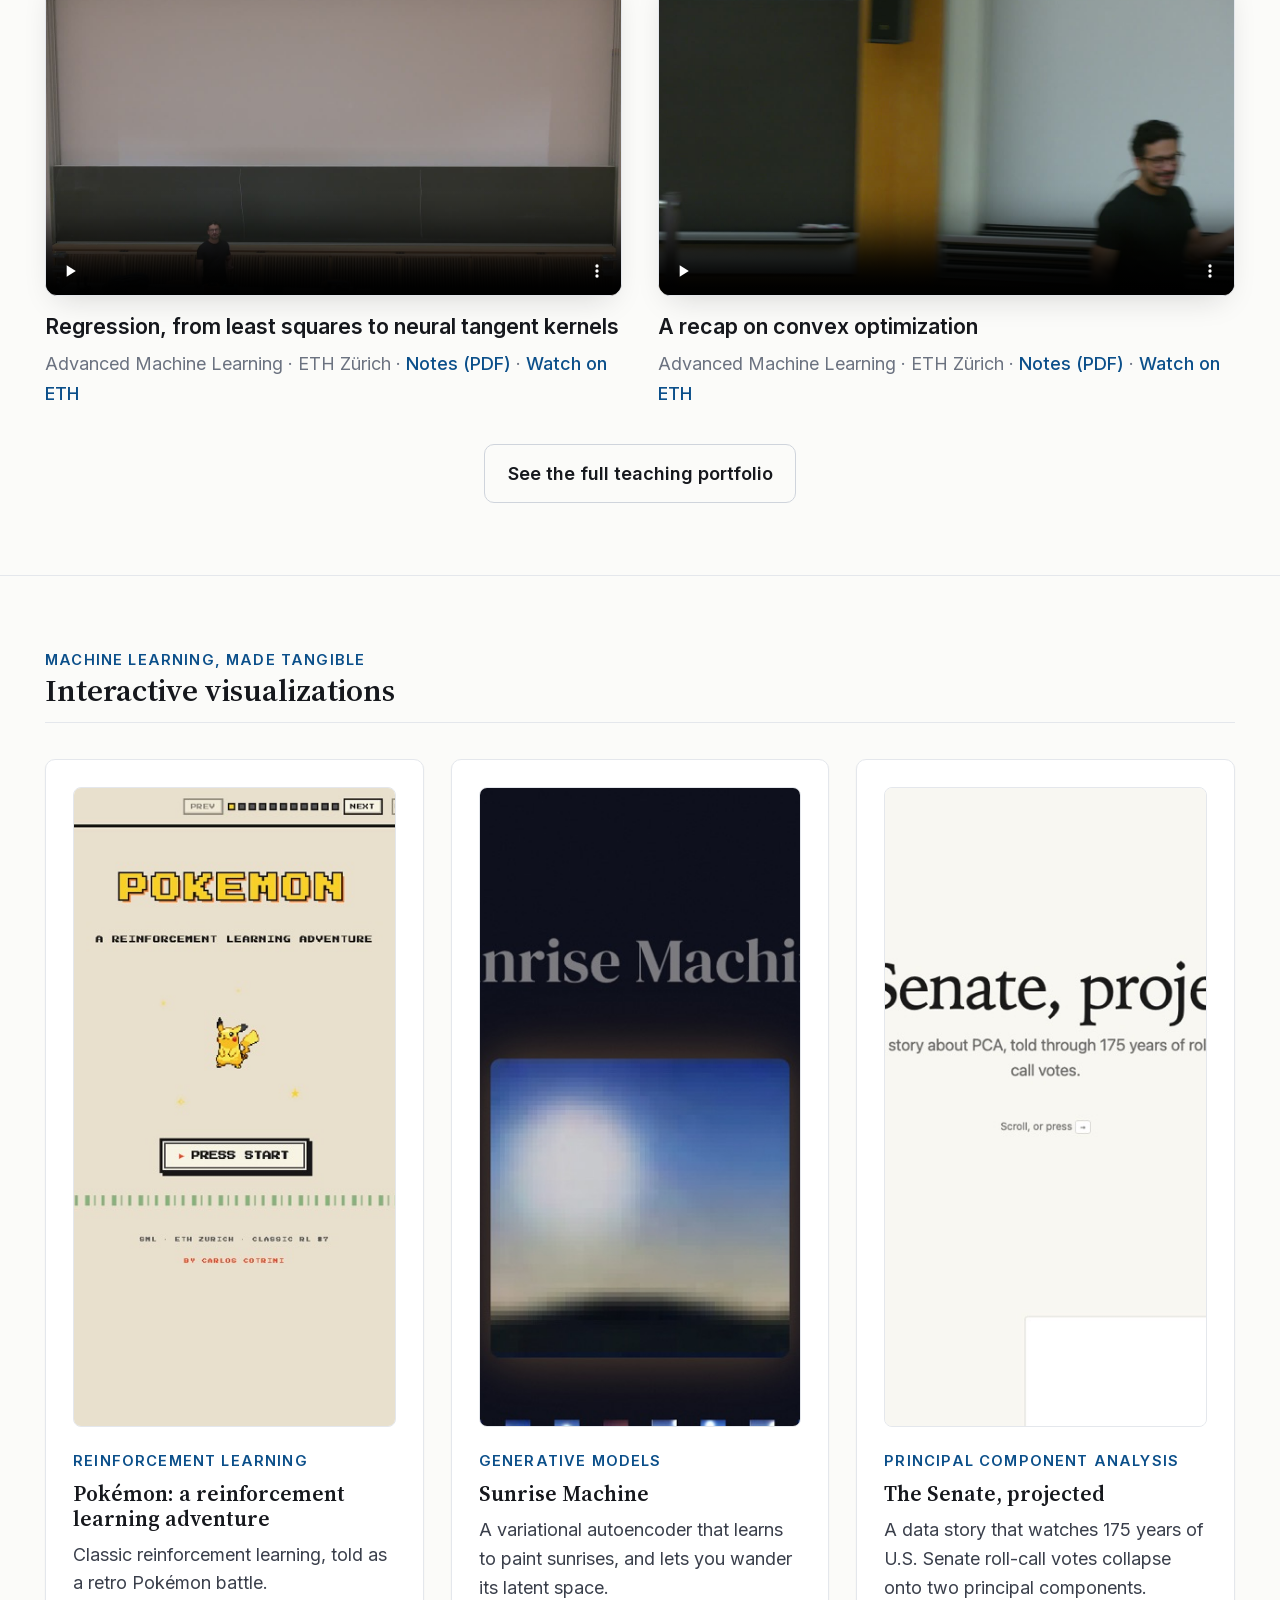
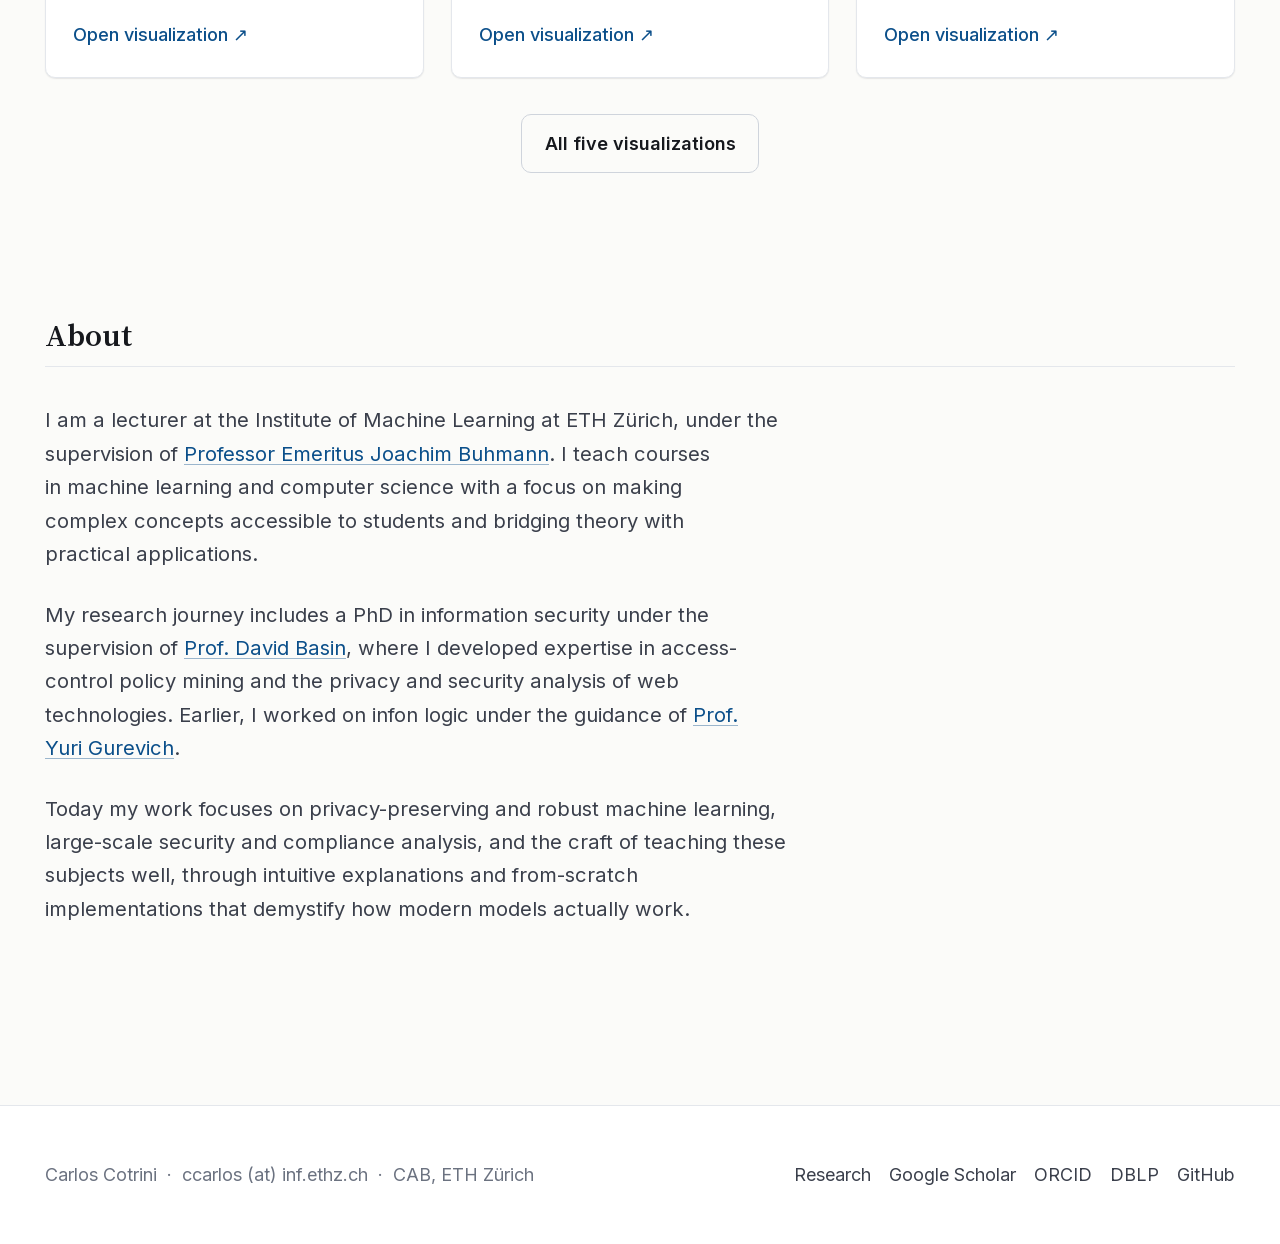
==== commit c909ef6b: "Site polish: self-hosted fonts, icons, 404, materials page, metadata" ====
--- a/index.html
+++ b/index.html
@@ -6,14 +6,41 @@
   <title>Carlos Cotrini · Senior Scientist, ETH Zürich</title>
   <meta name="description" content="Carlos Cotrini is a Senior Scientist and lecturer at the Institute of Machine Learning, ETH Zürich, working on privacy-preserving machine learning, information security, and computer-science education.">
   <meta name="theme-color" content="#16181D">
-  <link rel="preconnect" href="https://fonts.googleapis.com">
-  <link rel="preconnect" href="https://fonts.gstatic.com" crossorigin>
-  <link rel="stylesheet" href="https://fonts.googleapis.com/css2?family=Inter:wght@400;500;600&family=Source+Serif+4:ital,opsz,wght@0,8..60,400;0,8..60,600;1,8..60,600&display=swap">
+  <link rel="canonical" href="https://carloscotrini.github.io/cotrini/">
+  <link rel="icon" href="favicon.ico" sizes="48x48">
+  <link rel="icon" href="assets/favicon.svg" type="image/svg+xml">
+  <link rel="apple-touch-icon" href="assets/apple-touch-icon.png">
   <link rel="stylesheet" href="styles.css">
   <meta property="og:type" content="website">
+  <meta property="og:site_name" content="Carlos Cotrini">
   <meta property="og:title" content="Carlos Cotrini · Senior Scientist, ETH Zürich">
   <meta property="og:description" content="Privacy-preserving machine learning, information security, and computer-science education at ETH Zürich.">
-  <meta property="og:image" content="assets/foto1-960.jpg">
+  <meta property="og:url" content="https://carloscotrini.github.io/cotrini/">
+  <meta property="og:image" content="https://carloscotrini.github.io/cotrini/assets/foto1-960.jpg">
+  <meta property="og:image:width" content="960">
+  <meta property="og:image:height" content="1271">
+  <meta name="twitter:card" content="summary">
+  <script type="application/ld+json">
+  {
+    "@context": "https://schema.org",
+    "@type": "Person",
+    "name": "Carlos Cotrini",
+    "givenName": "Carlos",
+    "familyName": "Cotrini",
+    "jobTitle": "Senior Scientist and Lecturer",
+    "worksFor": {"@type": "CollegeOrUniversity", "name": "ETH Zürich", "url": "https://ethz.ch/"},
+    "url": "https://carloscotrini.github.io/cotrini/",
+    "image": "https://carloscotrini.github.io/cotrini/assets/foto1-960.jpg",
+    "sameAs": [
+      "https://orcid.org/0009-0001-8167-2284",
+      "https://scholar.google.com/citations?user=pyRIDr4AAAAJ",
+      "https://dblp.org/pid/150/0652.html",
+      "https://github.com/carloscotrini",
+      "https://people.inf.ethz.ch/ccarlos/"
+    ],
+    "knowsAbout": ["Machine Learning", "Computer Science Education", "Information Security", "Privacy"]
+  }
+  </script>
 </head>
 
 <body>
@@ -27,6 +54,7 @@
           <li><a class="nav__link" href="index.html" aria-current="page">Home</a></li>
           <li><a class="nav__link" href="teaching.html">Teaching</a></li>
           <li><a class="nav__link" href="research.html">Research</a></li>
+          <li><a class="nav__link" href="materials.html">Materials</a></li>
         </ul>
         <button class="nav-toggle" aria-expanded="false" aria-controls="site-menu" aria-label="Menu">
           <span class="nav-toggle__bar"></span><span class="nav-toggle__bar"></span><span class="nav-toggle__bar"></span>
@@ -37,6 +65,7 @@
           <li><a href="index.html" aria-current="page">Home</a></li>
           <li><a href="teaching.html">Teaching</a></li>
           <li><a href="research.html">Research</a></li>
+          <li><a href="materials.html">Materials</a></li>
         </ul>
       </div>
     </nav>
@@ -75,6 +104,25 @@
       </div>
     </header>
 
+    <!-- News -->
+    <section class="section container" aria-labelledby="news-h">
+      <h2 class="section__title" id="news-h">News</h2>
+      <ul class="news">
+        <li class="news__item">
+          <span class="news__date">2026</span>
+          <span class="news__text">Our paper <a href="https://doi.org/10.1145/3770762.3772595">Transforming Confusion into Diffusion</a>, on teaching machine learning bottom-up and from scratch, received the <strong>CER Best Paper (Global) award</strong> at the ACM SIGCSE Technical Symposium 2026.</span>
+        </li>
+        <li class="news__item">
+          <span class="news__date">Spring 2026</span>
+          <span class="news__text">Five new <a href="teaching.html#viz-h">interactive visualizations</a> for my courses: PCA on 175 years of Senate votes, eigenfaces, neural networks, a sunrise-painting VAE, and reinforcement learning as a Pokémon battle.</span>
+        </li>
+        <li class="news__item">
+          <span class="news__date">Autumn 2025</span>
+          <span class="news__text">Two recorded lectures from Advanced Machine Learning are <a href="teaching.html">online with full notes</a>: regression from least squares to neural tangent kernels, and a recap on convex optimization.</span>
+        </li>
+      </ul>
+    </section>
+
     <!-- Featured lectures -->
     <section class="highlights" aria-labelledby="lectures-h">
       <div class="highlights__inner">
@@ -108,6 +156,36 @@
         </div>
         <p style="text-align:center;margin-top:2rem;"><a class="btn btn--ghost" href="teaching.html">See the full teaching portfolio</a></p>
       </div>
+    </section>
+
+    <!-- Featured visualizations -->
+    <section class="section container" aria-labelledby="viz-home-h">
+      <p class="eyebrow">Machine learning, made tangible</p>
+      <h2 class="section__title" id="viz-home-h">Interactive visualizations</h2>
+      <div class="cards cards--3">
+        <article class="card">
+          <a class="card__thumb-link" href="https://sml-fs26.github.io/classic_rl/pokemon-battle/" target="_blank" rel="noopener"><img class="card__thumb" src="assets/viz/pokemon-rl.jpg" alt="Pokemon: a reinforcement learning adventure" loading="lazy" width="1024" height="640"></a>
+          <p class="eyebrow">Reinforcement learning</p>
+          <h3 class="card__title"><a href="https://sml-fs26.github.io/classic_rl/pokemon-battle/" target="_blank" rel="noopener">Pokémon: a reinforcement learning adventure</a></h3>
+          <p class="card__desc">Classic reinforcement learning, told as a retro Pokémon battle.</p>
+          <p class="pub__links"><a href="https://sml-fs26.github.io/classic_rl/pokemon-battle/" target="_blank" rel="noopener">Open visualization &#8599;</a></p>
+        </article>
+        <article class="card">
+          <a class="card__thumb-link" href="https://eth-bmai-fs26.github.io/vae_sunrises/" target="_blank" rel="noopener"><img class="card__thumb" src="assets/viz/sunrise-machine.jpg" alt="Sunrise Machine: a variational autoencoder" loading="lazy" width="1024" height="640"></a>
+          <p class="eyebrow">Generative models</p>
+          <h3 class="card__title"><a href="https://eth-bmai-fs26.github.io/vae_sunrises/" target="_blank" rel="noopener">Sunrise Machine</a></h3>
+          <p class="card__desc">A variational autoencoder that learns to paint sunrises, and lets you wander its latent space.</p>
+          <p class="pub__links"><a href="https://eth-bmai-fs26.github.io/vae_sunrises/" target="_blank" rel="noopener">Open visualization &#8599;</a></p>
+        </article>
+        <article class="card">
+          <a class="card__thumb-link" href="https://sml-fs26.github.io/pca-kmeans-rf/congress-story/" target="_blank" rel="noopener"><img class="card__thumb" src="assets/viz/congress-story.jpg" alt="The Senate, projected: a PCA data story" loading="lazy" width="1024" height="640"></a>
+          <p class="eyebrow">Principal component analysis</p>
+          <h3 class="card__title"><a href="https://sml-fs26.github.io/pca-kmeans-rf/congress-story/" target="_blank" rel="noopener">The Senate, projected</a></h3>
+          <p class="card__desc">A data story that watches 175 years of U.S. Senate roll-call votes collapse onto two principal components.</p>
+          <p class="pub__links"><a href="https://sml-fs26.github.io/pca-kmeans-rf/congress-story/" target="_blank" rel="noopener">Open visualization &#8599;</a></p>
+        </article>
+      </div>
+      <p style="text-align:center;margin-top:2rem;"><a class="btn btn--ghost" href="teaching.html#viz-h">All five visualizations</a></p>
     </section>
 
     <!-- About -->
@@ -142,6 +220,8 @@
       <div>Carlos Cotrini &nbsp;·&nbsp; ccarlos (at) inf.ethz.ch &nbsp;·&nbsp; CAB, ETH Zürich</div>
       <div class="footer__links">
         <a href="research.html">Research</a>
+        <a href="https://scholar.google.com/citations?user=pyRIDr4AAAAJ">Google Scholar</a>
+        <a href="https://orcid.org/0009-0001-8167-2284">ORCID</a>
         <a href="https://dblp.org/pid/150/0652.html">DBLP</a>
         <a href="https://github.com/carloscotrini">GitHub</a>
       </div>
--- a/styles.css
+++ b/styles.css
@@ -1,10 +1,31 @@
 /* ============================================================================
    Modern Scholar : Carlos Cotrini, ETH Zürich
    One stylesheet, vanilla CSS, mobile-first.
-   Source Serif 4 (headings) + Inter (body) with metric-matched offline fallbacks.
+   Source Serif 4 (headings) + Inter (body), self-hosted variable woff2
+   (assets/fonts/), with metric-matched offline fallbacks. No third-party CDN.
    ========================================================================== */
 
-/* ---------- Metric-matched offline fallbacks (zero CLS if CDN unreachable) -- */
+/* ---------- Self-hosted fonts (variable woff2, latin + latin-ext) ----------- */
+@font-face{font-family:"Inter";font-style:normal;font-weight:400 600;font-display:swap;
+  src:url("assets/fonts/inter-latin.woff2") format("woff2");
+  unicode-range:U+0000-00FF,U+0131,U+0152-0153,U+02BB-02BC,U+02C6,U+02DA,U+02DC,U+0304,U+0308,U+0329,U+2000-206F,U+20AC,U+2122,U+2191,U+2193,U+2212,U+2215,U+FEFF,U+FFFD;}
+@font-face{font-family:"Inter";font-style:normal;font-weight:400 600;font-display:swap;
+  src:url("assets/fonts/inter-latin-ext.woff2") format("woff2");
+  unicode-range:U+0100-02BA,U+02BD-02C5,U+02C7-02CC,U+02CE-02D7,U+02DD-02FF,U+0304,U+0308,U+0329,U+1D00-1DBF,U+1E00-1E9F,U+1EF2-1EFF,U+2020,U+20A0-20AB,U+20AD-20C0,U+2113,U+2C60-2C7F,U+A720-A7FF;}
+@font-face{font-family:"Source Serif 4";font-style:normal;font-weight:400 600;font-display:swap;
+  src:url("assets/fonts/source-serif-4-latin.woff2") format("woff2");
+  unicode-range:U+0000-00FF,U+0131,U+0152-0153,U+02BB-02BC,U+02C6,U+02DA,U+02DC,U+0304,U+0308,U+0329,U+2000-206F,U+20AC,U+2122,U+2191,U+2193,U+2212,U+2215,U+FEFF,U+FFFD;}
+@font-face{font-family:"Source Serif 4";font-style:normal;font-weight:400 600;font-display:swap;
+  src:url("assets/fonts/source-serif-4-latin-ext.woff2") format("woff2");
+  unicode-range:U+0100-02BA,U+02BD-02C5,U+02C7-02CC,U+02CE-02D7,U+02DD-02FF,U+0304,U+0308,U+0329,U+1D00-1DBF,U+1E00-1E9F,U+1EF2-1EFF,U+2020,U+20A0-20AB,U+20AD-20C0,U+2113,U+2C60-2C7F,U+A720-A7FF;}
+@font-face{font-family:"Source Serif 4";font-style:italic;font-weight:400 600;font-display:swap;
+  src:url("assets/fonts/source-serif-4-italic-latin.woff2") format("woff2");
+  unicode-range:U+0000-00FF,U+0131,U+0152-0153,U+02BB-02BC,U+02C6,U+02DA,U+02DC,U+0304,U+0308,U+0329,U+2000-206F,U+20AC,U+2122,U+2191,U+2193,U+2212,U+2215,U+FEFF,U+FFFD;}
+@font-face{font-family:"Source Serif 4";font-style:italic;font-weight:400 600;font-display:swap;
+  src:url("assets/fonts/source-serif-4-italic-latin-ext.woff2") format("woff2");
+  unicode-range:U+0100-02BA,U+02BD-02C5,U+02C7-02CC,U+02CE-02D7,U+02DD-02FF,U+0304,U+0308,U+0329,U+1D00-1DBF,U+1E00-1E9F,U+1EF2-1EFF,U+2020,U+20A0-20AB,U+20AD-20C0,U+2113,U+2C60-2C7F,U+A720-A7FF;}
+
+/* ---------- Metric-matched offline fallbacks (zero CLS while fonts load) ---- */
 @font-face{font-family:"Serif Fallback";src:local("Georgia"),local("Times New Roman");
   size-adjust:99%;ascent-override:96%;descent-override:26%;line-gap-override:0%;}
 @font-face{font-family:"Sans Fallback";src:local("Helvetica Neue"),local("Arial"),local("Roboto");
@@ -395,6 +416,16 @@
   border-radius:8px;border:1px solid var(--line-200);margin-bottom:var(--s3);background:var(--paper-50);}
 a.card__thumb-link{display:block;text-decoration:none;}
 
+/* ---------- News strip (Home) ------------------------------------------------ */
+.news{display:grid;max-width:var(--measure);}
+.news__item{display:grid;grid-template-columns:6.5rem 1fr;gap:var(--s4);
+  padding-block:var(--s3);border-bottom:1px solid var(--line-200);}
+.news__date{font-size:var(--fs-xs);font-weight:600;letter-spacing:.04em;text-transform:uppercase;
+  color:var(--ink-500);padding-top:.25rem;font-variant-numeric:tabular-nums;}
+.news__text{font-size:var(--fs-sm);color:var(--ink-700);line-height:1.6;}
+.news__text a{color:var(--accent-700);text-decoration:none;font-weight:500;}
+.news__text a:hover{color:var(--accent-800);text-decoration:underline;text-underline-offset:.15em;}
+
 /* ---------- Course catalogue (Teaching) ------------------------------------- */
 .course-group{margin-bottom:var(--s8);}
 .course-group__head{font-size:var(--fs-h3);color:var(--ink-900);margin-bottom:var(--s2);}
@@ -416,11 +447,17 @@
 
 /* ---------- Print ----------------------------------------------------------- */
 @media print{
-  .site-header,.site-footer,.nav-toggle,.site-menu,.hero__figure::before{display:none !important;}
+  .site-header,.site-footer,.nav-toggle,.site-menu,.hero__figure::before,
+  .video-embed,.hero__cta,.skip{display:none !important;}
+  .reveal{opacity:1 !important;transform:none !important;animation:none !important;}
   .hero{background:none;color:#000;}
-  .hero__name,.hero__lead,.hero__bio,.hero__contact{color:#000;}
+  .hero__name,.hero__lead,.hero__bio,.hero__contact,.hero .eyebrow{color:#000;}
+  .hero__bio a{color:#000;}
   .pub,.entry,.card{break-inside:avoid;box-shadow:none;}
+  .pubyear__label{position:static;background:none;}
+  .pub:hover,.pub:focus-within,.entry:hover{background:none;box-shadow:none;}
   .pub__abstract[open] summary,.cite{display:none;}
+  .pub__title a,.entry__title a,.card__title a{text-decoration:none;}
   .pub__links a::after{content:" ("attr(href)")";font-size:.75em;color:#555;}
   body{font-size:11pt;background:#fff;}
 }
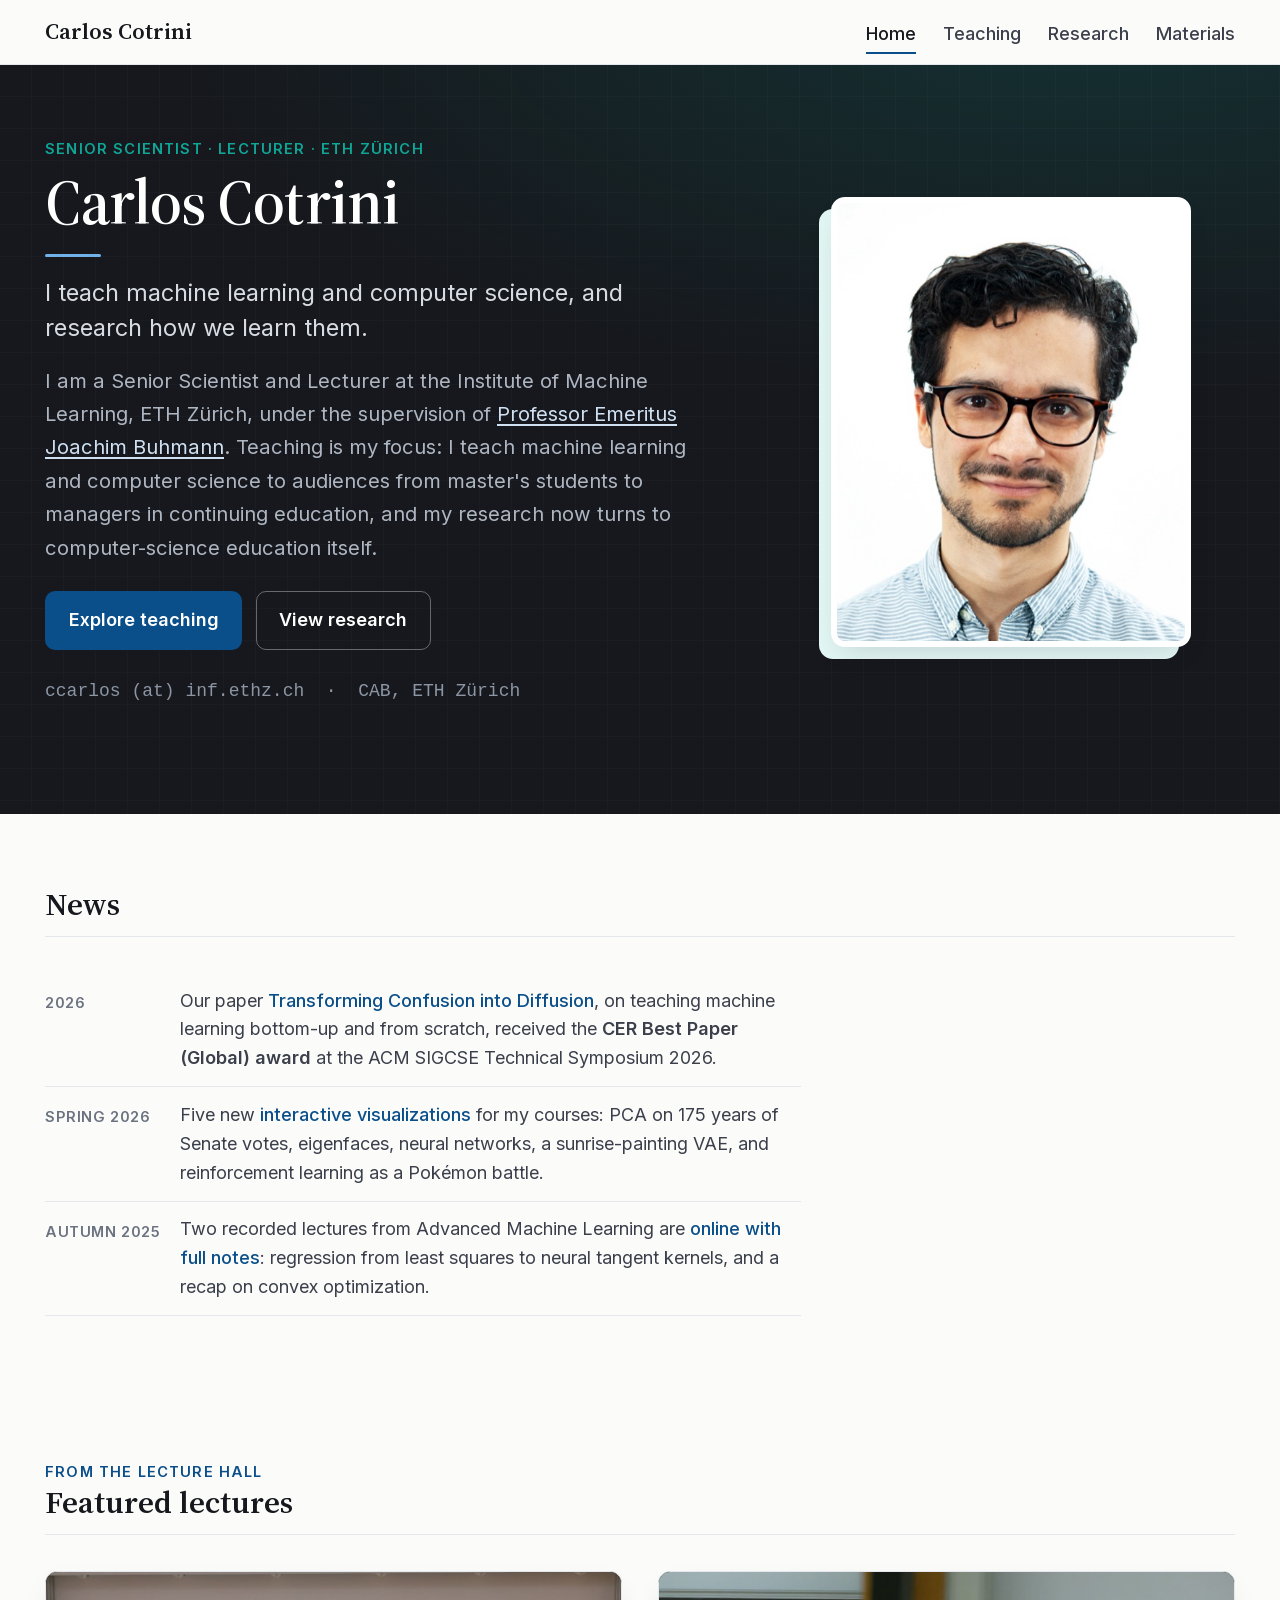
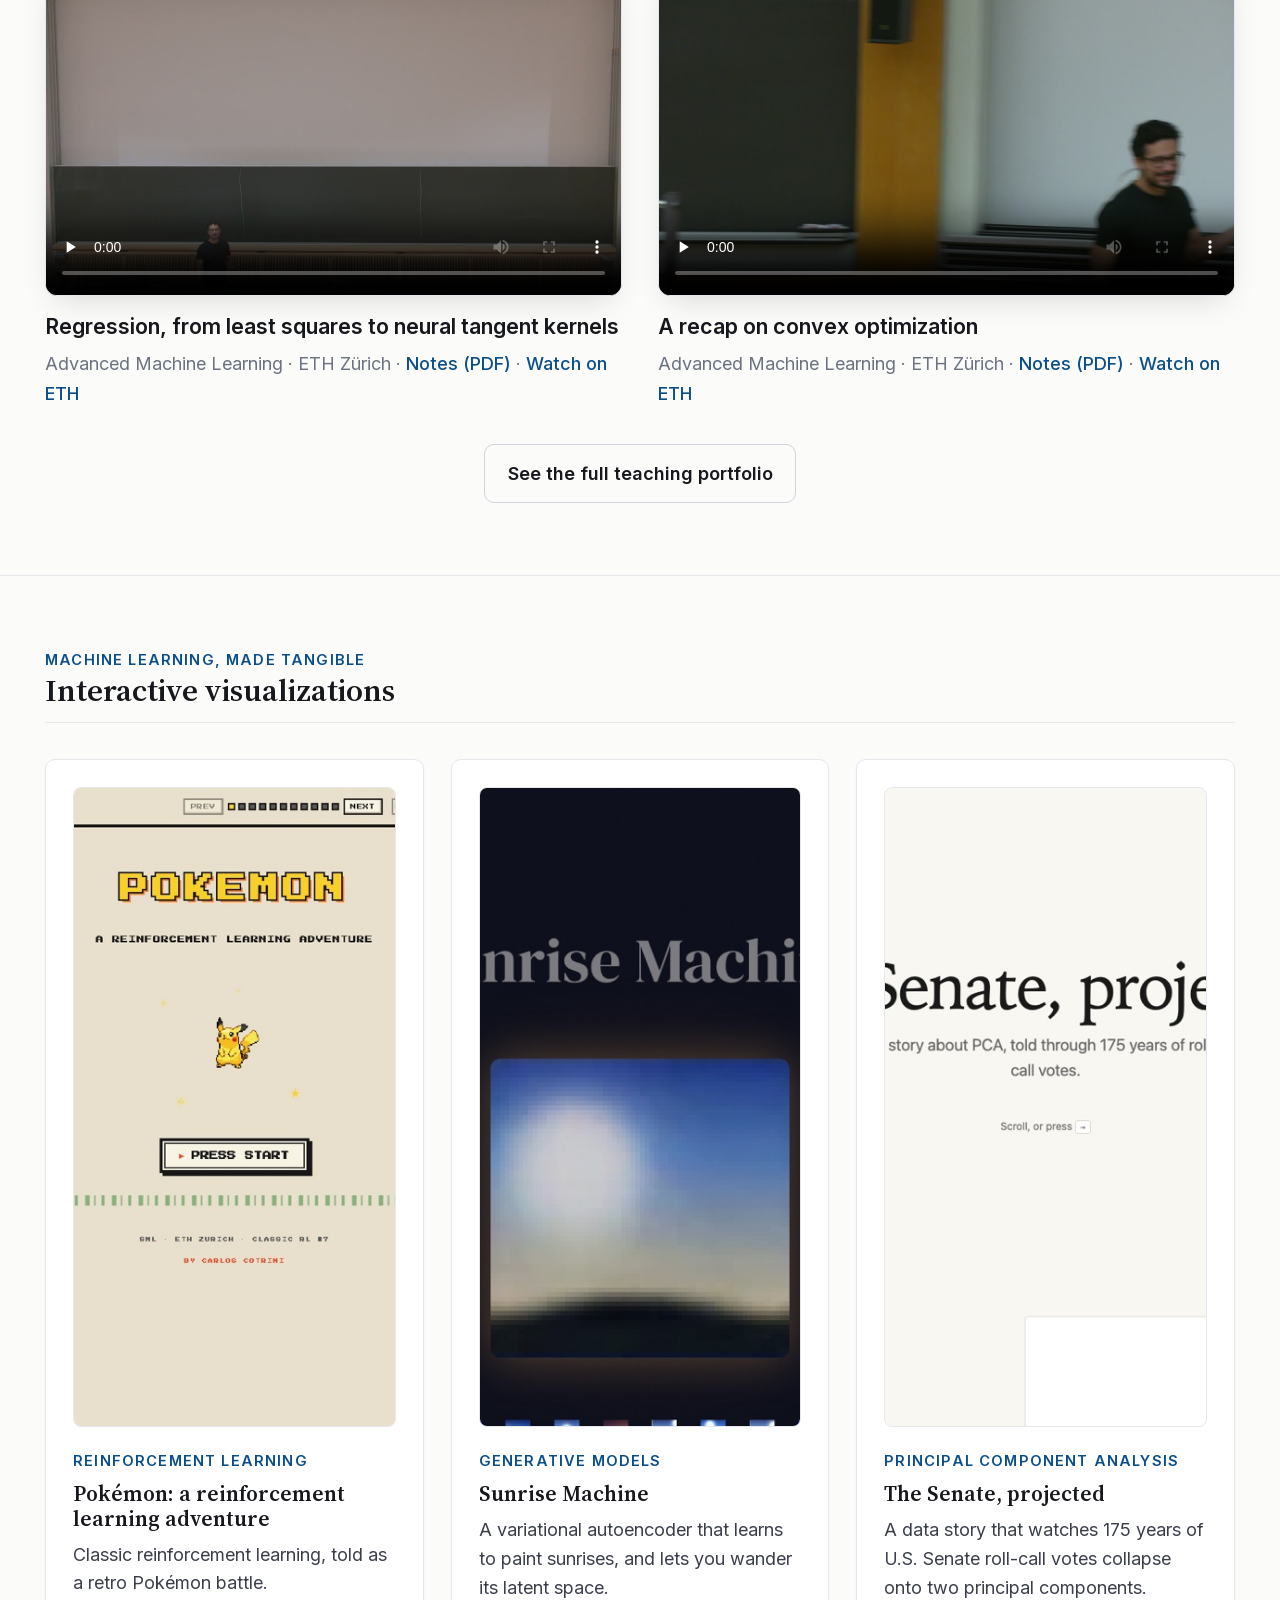
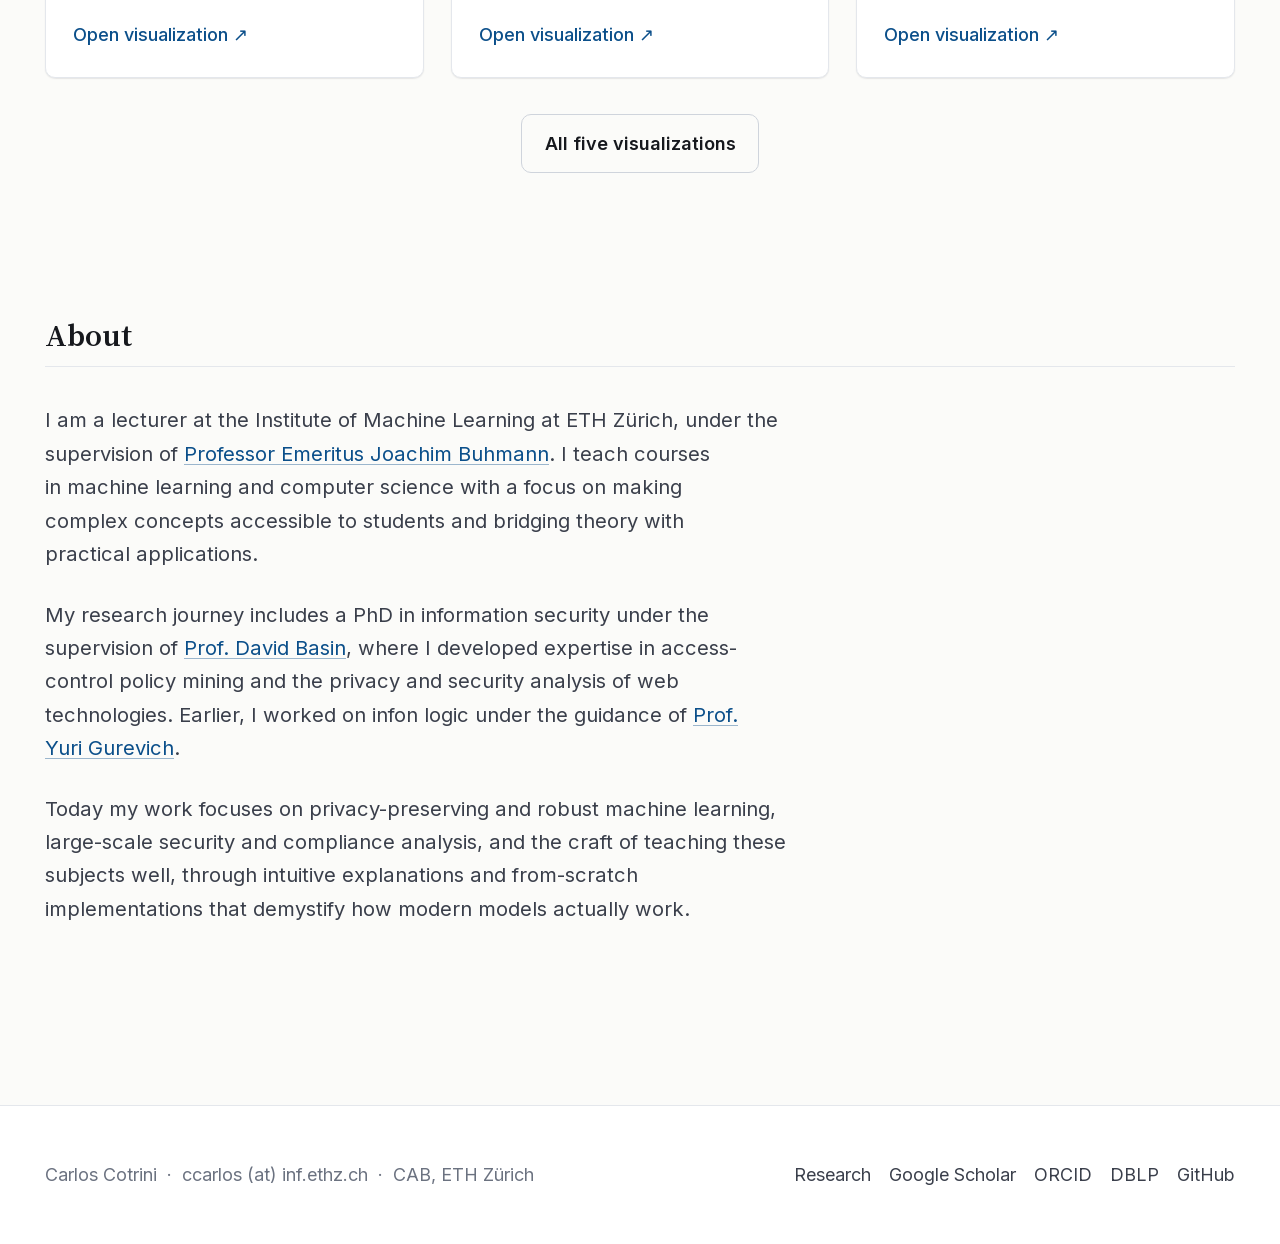
==== commit 2543f9cf: "Serve from the domain root: replace /cotrini/ subpath URLs Co-Authored-By: Claude Fable 5 <noreply@a" ====
--- a/index.html
+++ b/index.html
@@ -6,7 +6,7 @@
   <title>Carlos Cotrini · Senior Scientist, ETH Zürich</title>
   <meta name="description" content="Carlos Cotrini is a Senior Scientist and lecturer at the Institute of Machine Learning, ETH Zürich, working on privacy-preserving machine learning, information security, and computer-science education.">
   <meta name="theme-color" content="#16181D">
-  <link rel="canonical" href="https://carloscotrini.github.io/cotrini/">
+  <link rel="canonical" href="https://carloscotrini.github.io/">
   <link rel="icon" href="favicon.ico" sizes="48x48">
   <link rel="icon" href="assets/favicon.svg" type="image/svg+xml">
   <link rel="apple-touch-icon" href="assets/apple-touch-icon.png">
@@ -15,8 +15,8 @@
   <meta property="og:site_name" content="Carlos Cotrini">
   <meta property="og:title" content="Carlos Cotrini · Senior Scientist, ETH Zürich">
   <meta property="og:description" content="Privacy-preserving machine learning, information security, and computer-science education at ETH Zürich.">
-  <meta property="og:url" content="https://carloscotrini.github.io/cotrini/">
-  <meta property="og:image" content="https://carloscotrini.github.io/cotrini/assets/foto1-960.jpg">
+  <meta property="og:url" content="https://carloscotrini.github.io/">
+  <meta property="og:image" content="https://carloscotrini.github.io/assets/foto1-960.jpg">
   <meta property="og:image:width" content="960">
   <meta property="og:image:height" content="1271">
   <meta name="twitter:card" content="summary">
@@ -29,8 +29,8 @@
     "familyName": "Cotrini",
     "jobTitle": "Senior Scientist and Lecturer",
     "worksFor": {"@type": "CollegeOrUniversity", "name": "ETH Zürich", "url": "https://ethz.ch/"},
-    "url": "https://carloscotrini.github.io/cotrini/",
-    "image": "https://carloscotrini.github.io/cotrini/assets/foto1-960.jpg",
+    "url": "https://carloscotrini.github.io/",
+    "image": "https://carloscotrini.github.io/assets/foto1-960.jpg",
     "sameAs": [
       "https://orcid.org/0009-0001-8167-2284",
       "https://scholar.google.com/citations?user=pyRIDr4AAAAJ",
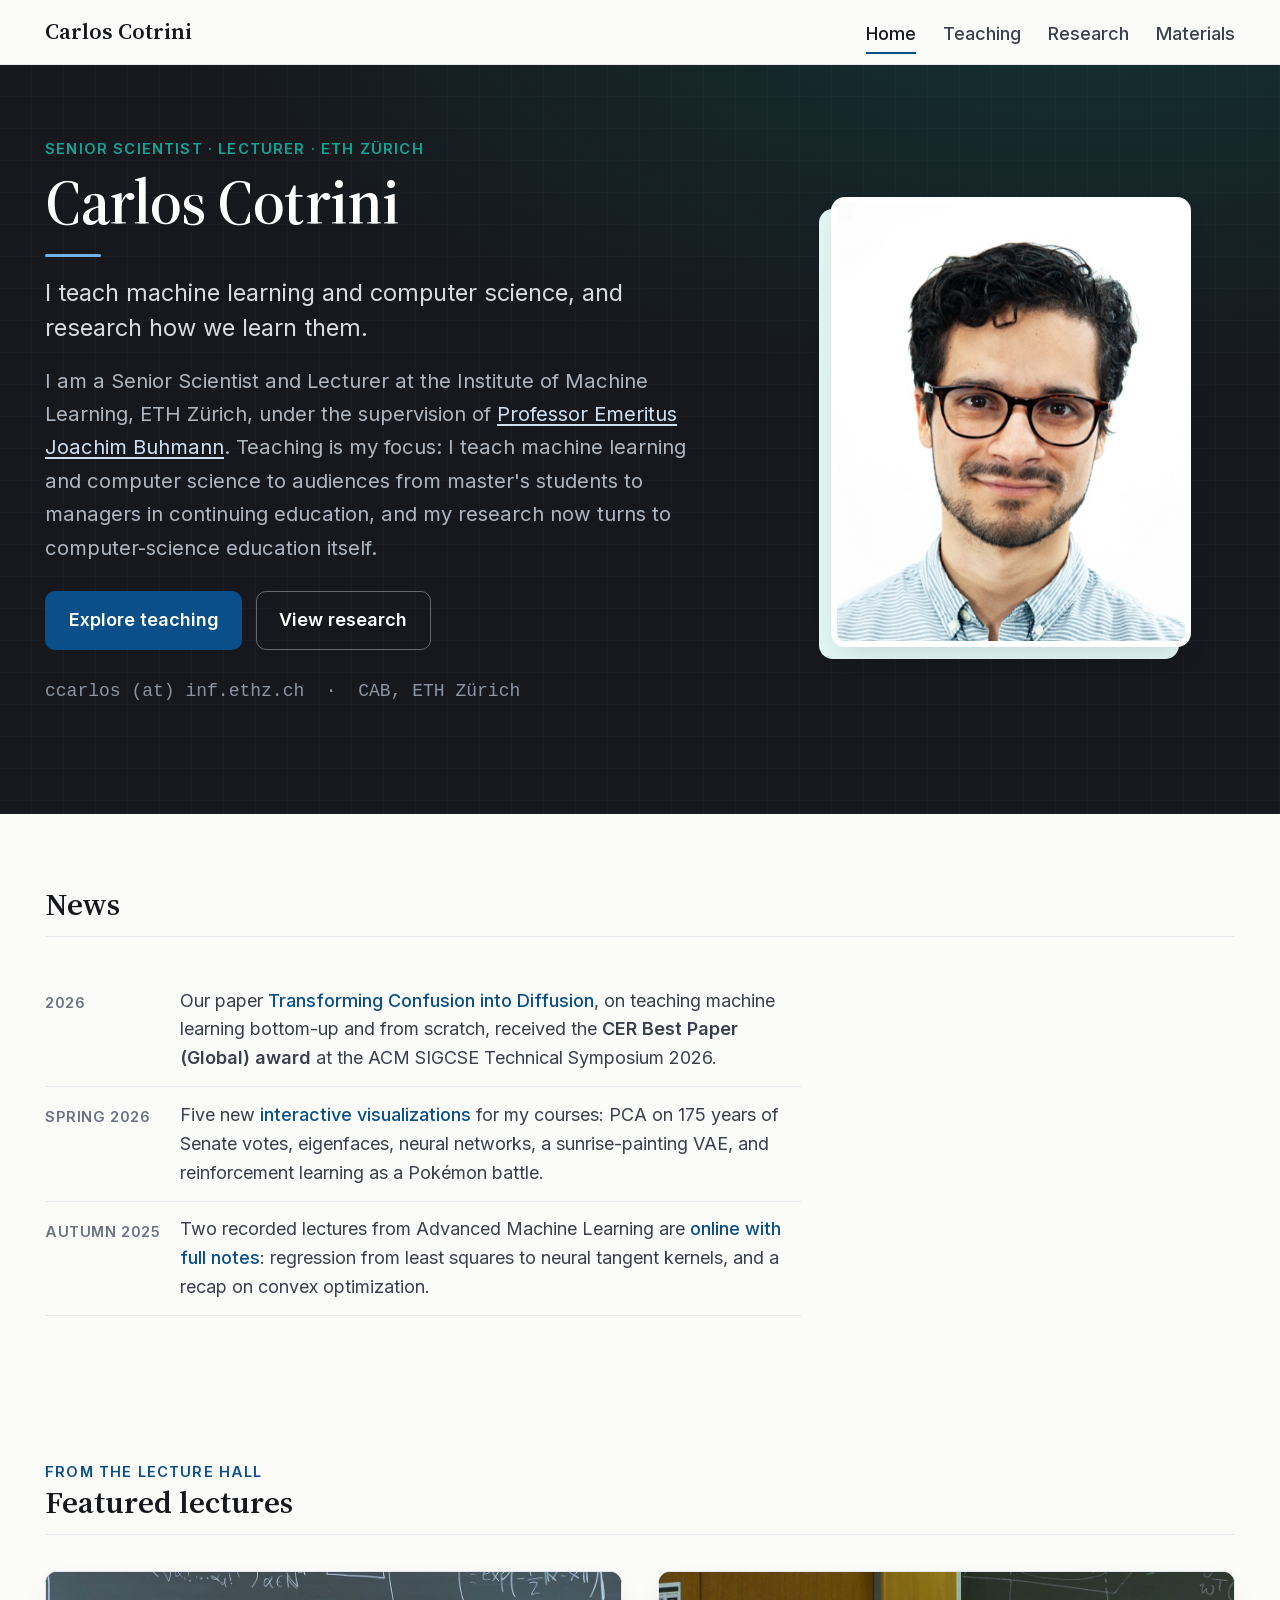
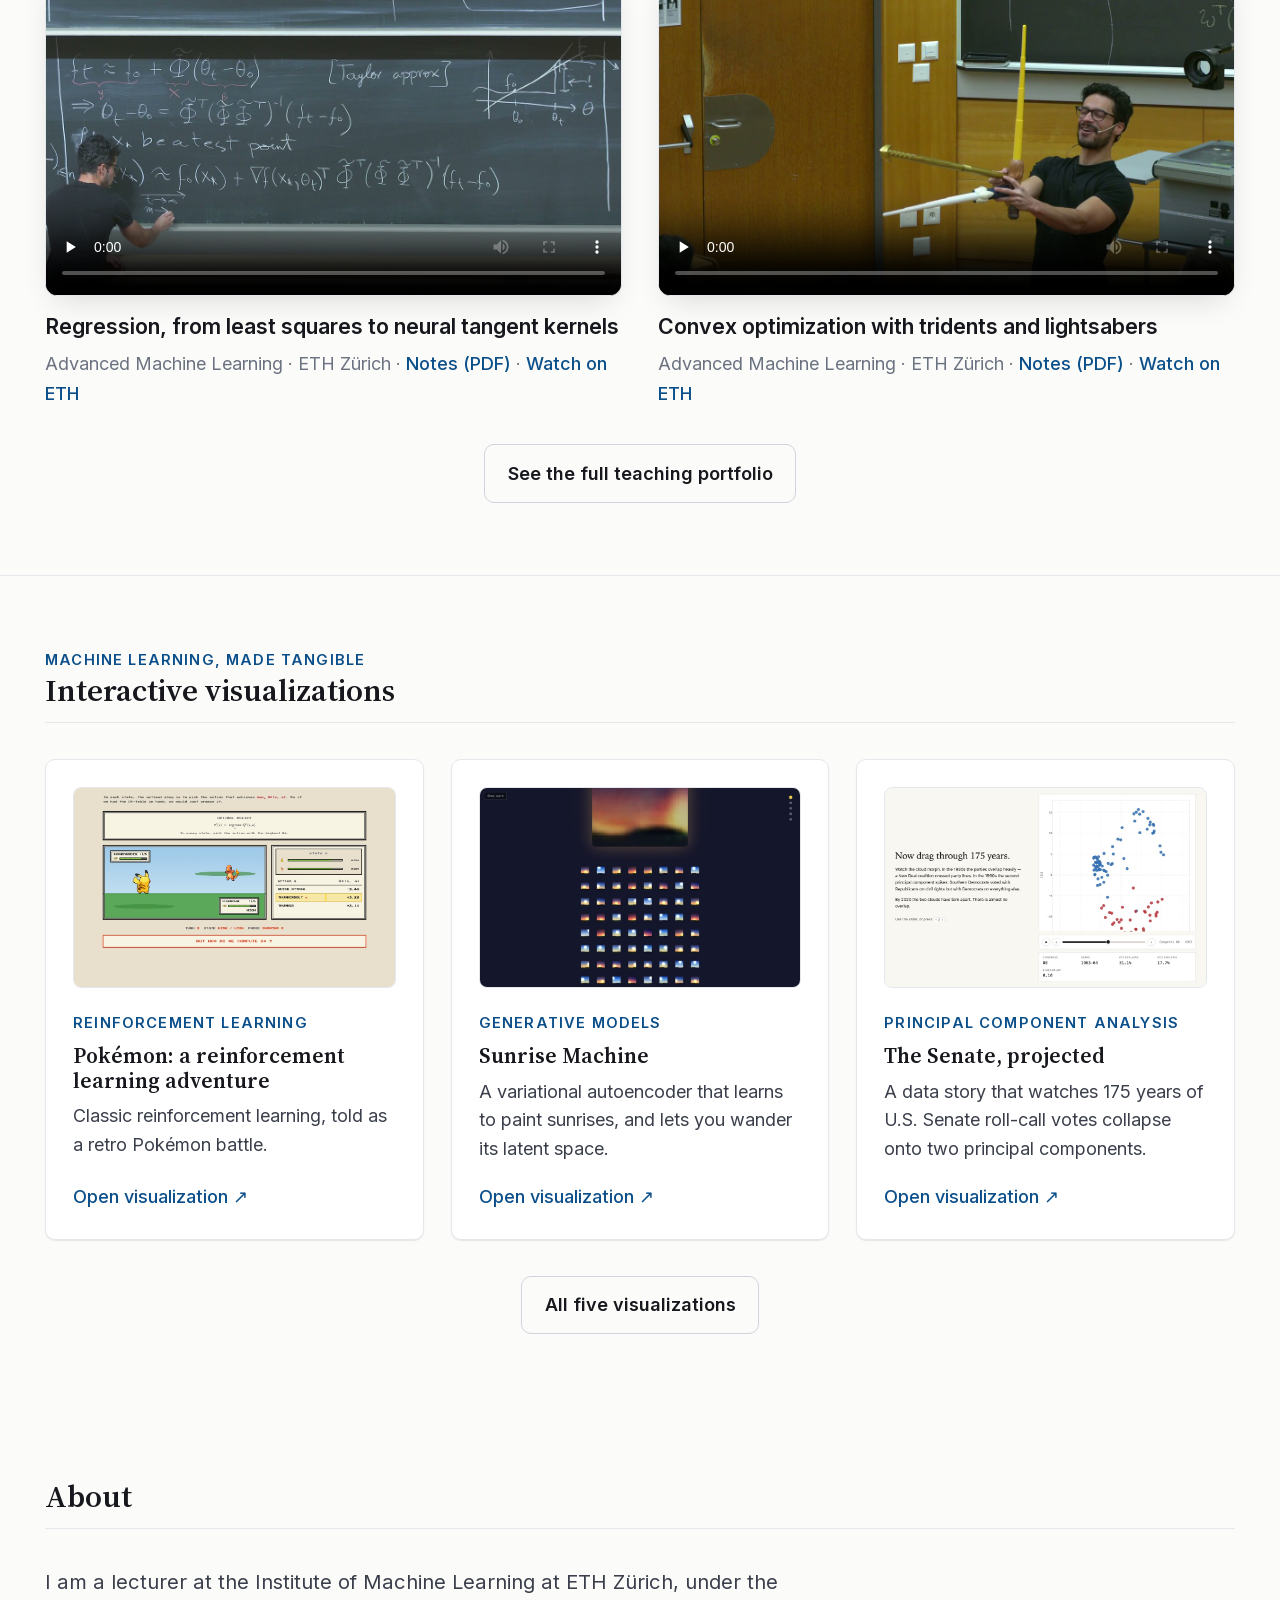
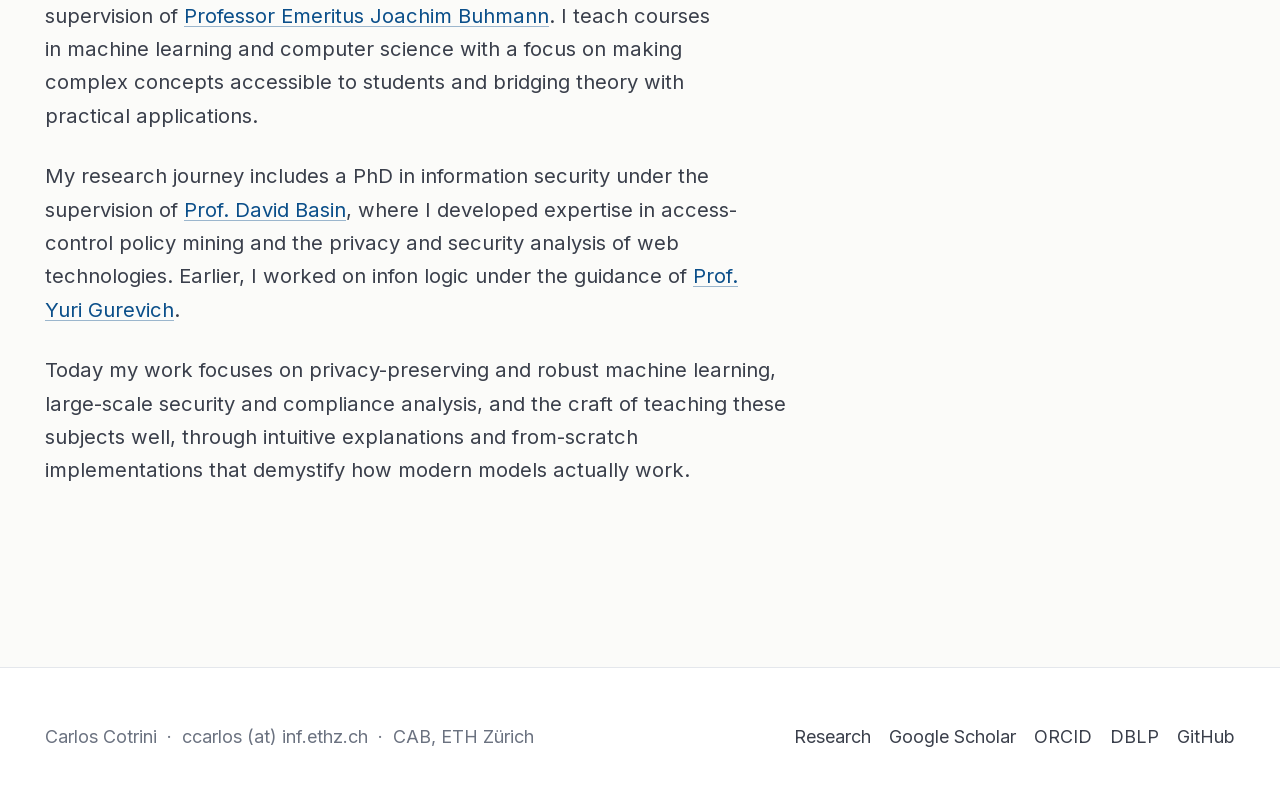
==== commit 8c170b7f: "Update site: new lecture-video posters + clickbait convex title Co-Authored-By: Claude Opus 4.8 (1M " ====
--- a/index.html
+++ b/index.html
@@ -149,7 +149,7 @@
               </video>
             </div>
             <div class="lecture__cap">
-              <span class="lecture__title">A recap on convex optimization</span>
+              <span class="lecture__title">Convex optimization with tridents and lightsabers</span>
               <span class="lecture__meta">Advanced Machine Learning &middot; ETH Zürich &middot; <a href="assets/lectures/convex-optimization-notes.pdf">Notes (PDF)</a> &middot; <a href="https://video.ethz.ch/lectures/d-infk/2025/autumn/252-0535-00L/v/NgQcIcnBuOL">Watch on ETH</a></span>
             </div>
           </div>
--- a/styles.css
+++ b/styles.css
@@ -243,7 +243,7 @@
   background:var(--signal-100);border-radius:14px;z-index:0;
 }
 .hero__portrait{
-  position:relative;z-index:1;width:100%;border-radius:14px;box-shadow:var(--shadow-md);
+  position:relative;z-index:1;width:100%;height:auto;border-radius:14px;box-shadow:var(--shadow-md);
   aspect-ratio:4/5;object-fit:cover;object-position:top center;
   background:var(--paper-0);border:6px solid var(--paper-0);
 }
@@ -412,7 +412,7 @@
 .lecture__meta a:hover{color:var(--accent-800);text-decoration:underline;text-underline-offset:.15em;}
 
 /* ---------- Thumbnail cards (visualizations) -------------------------------- */
-.card__thumb{display:block;width:100%;aspect-ratio:16/10;object-fit:cover;object-position:top center;
+.card__thumb{display:block;width:100%;height:auto;aspect-ratio:16/10;object-fit:cover;object-position:top center;
   border-radius:8px;border:1px solid var(--line-200);margin-bottom:var(--s3);background:var(--paper-50);}
 a.card__thumb-link{display:block;text-decoration:none;}
 
